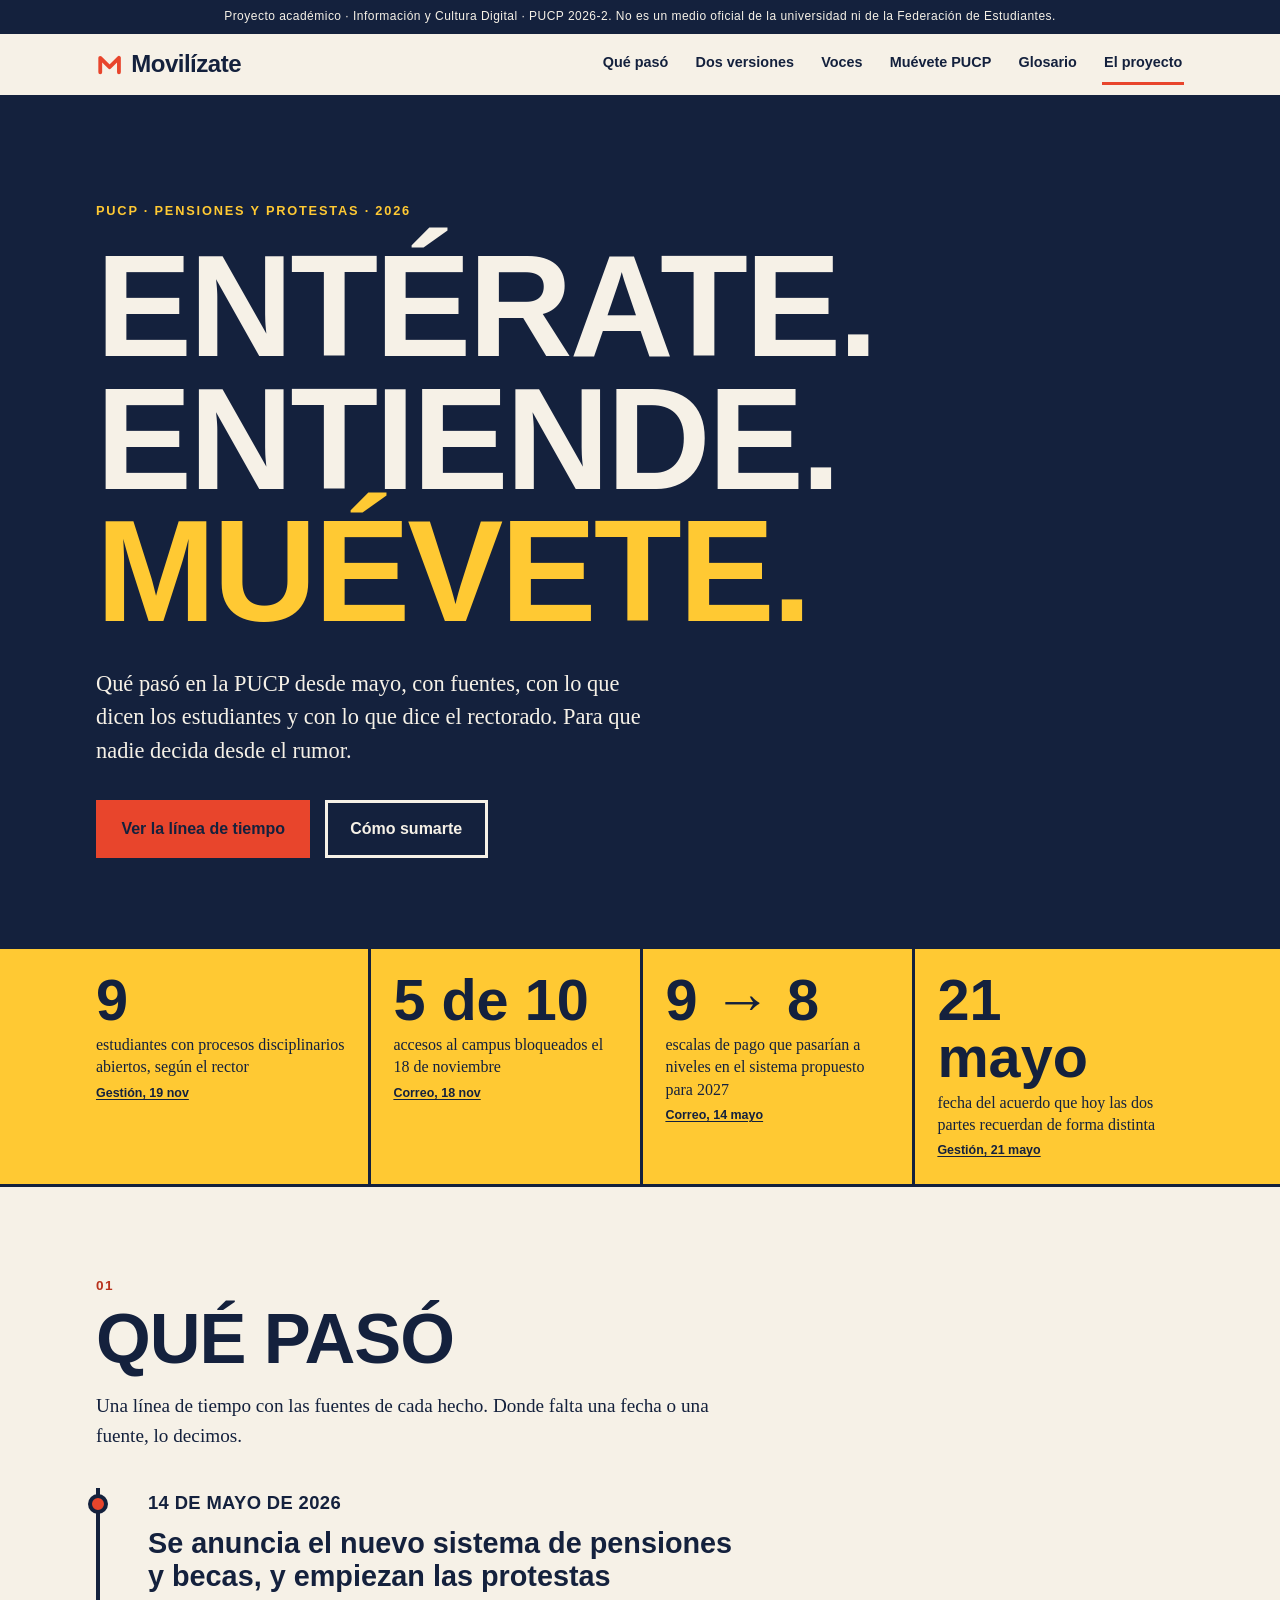
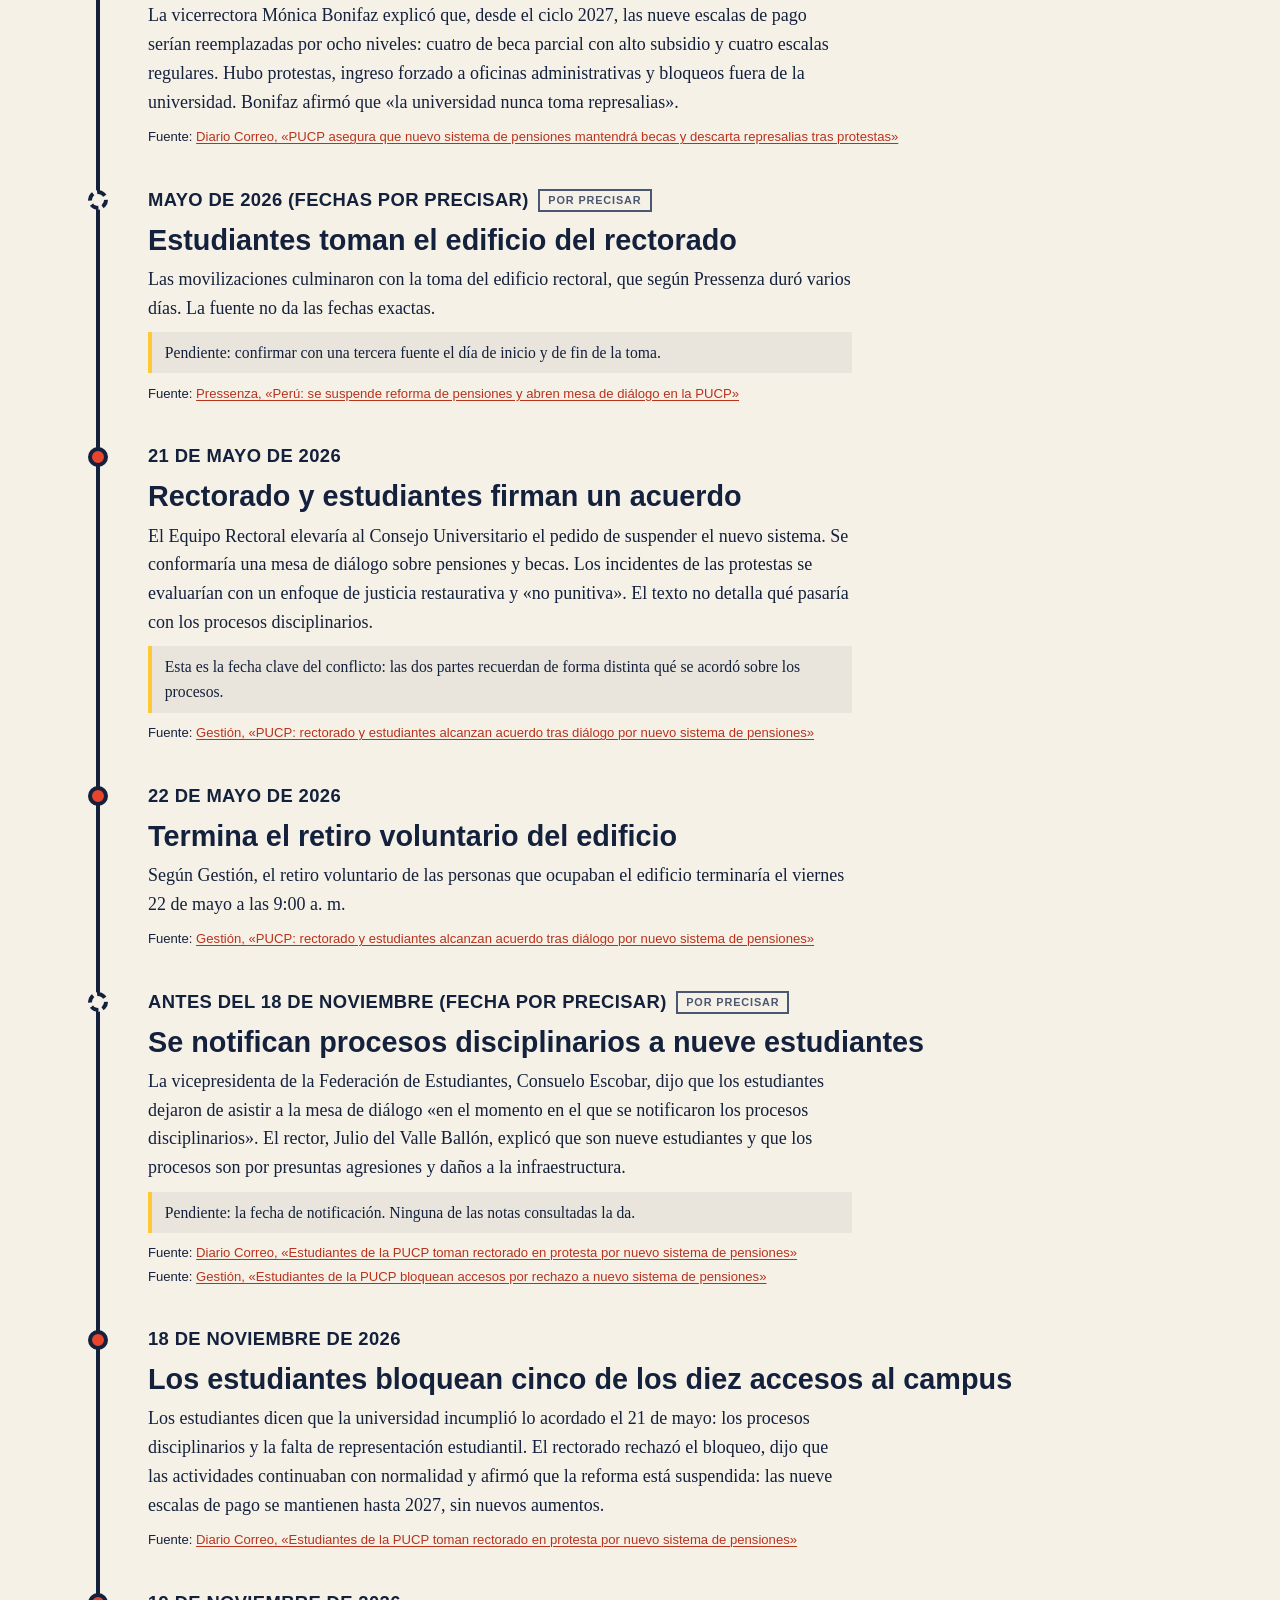
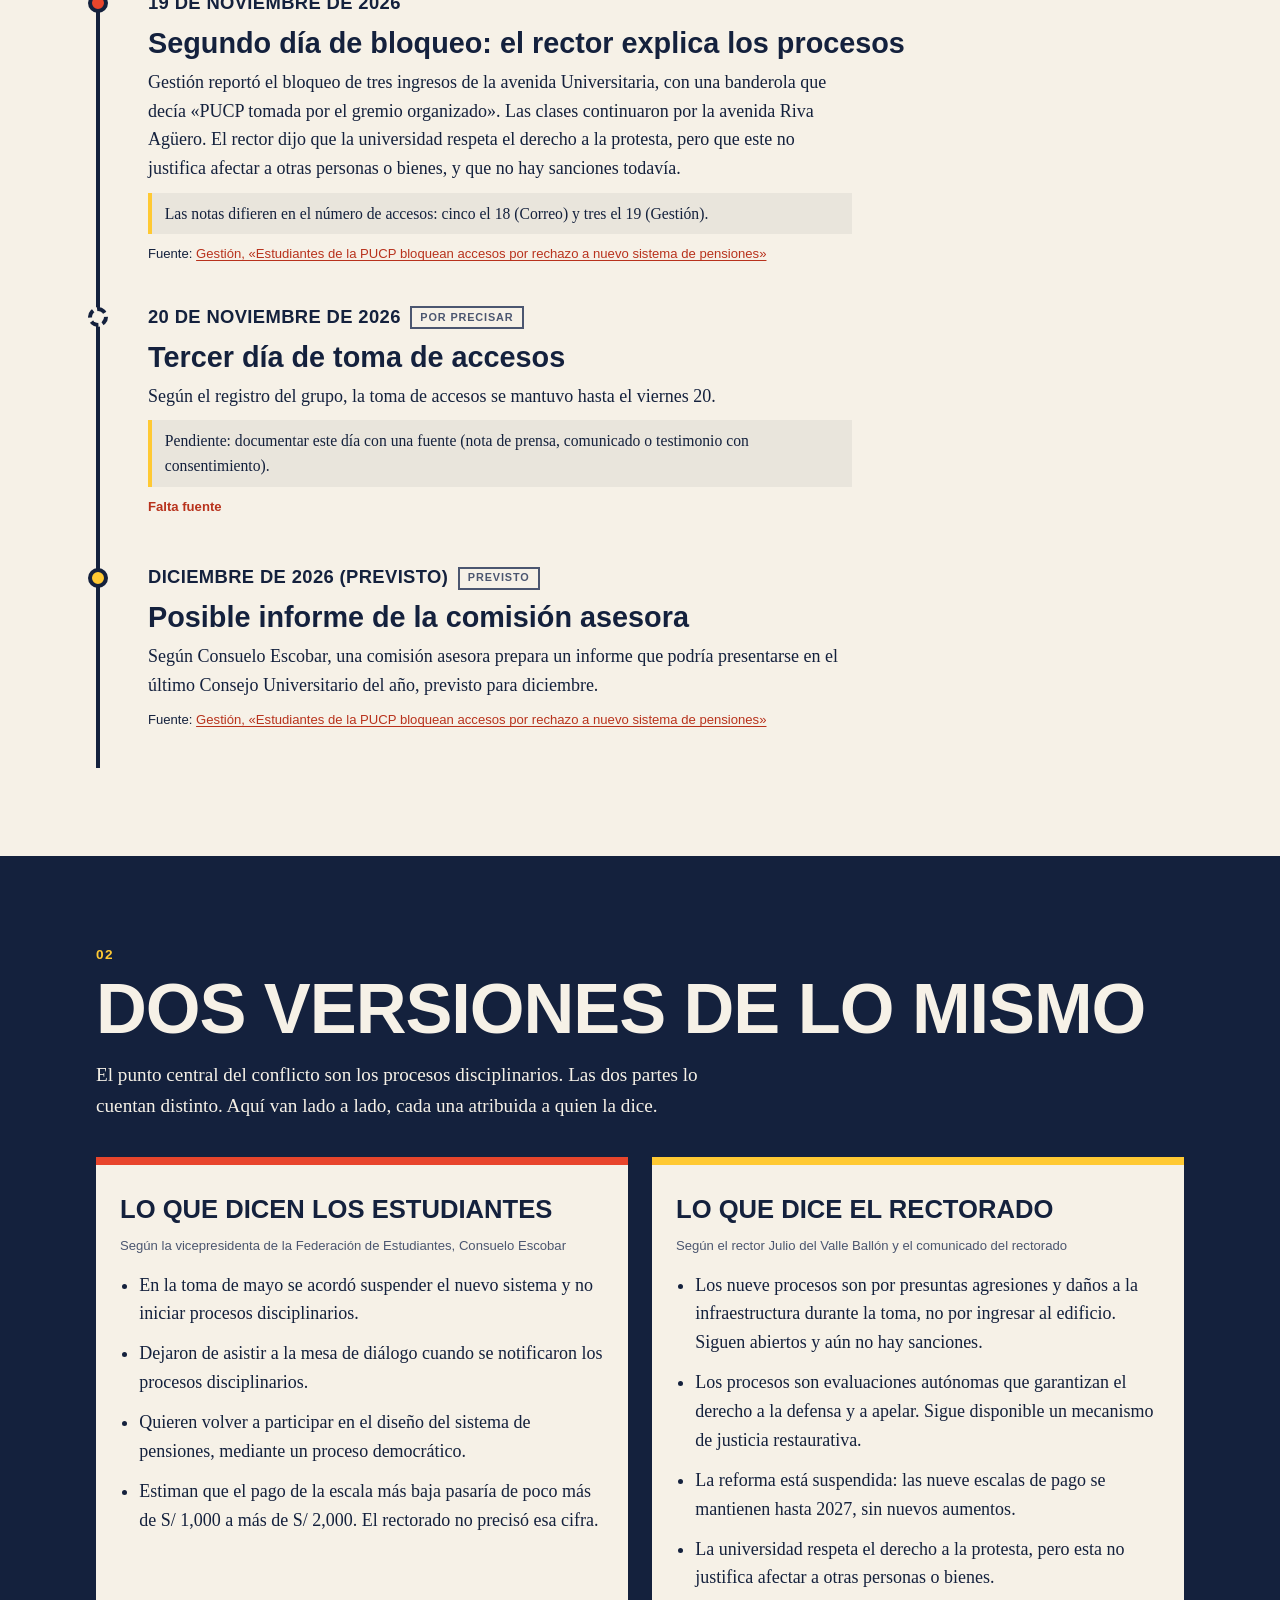
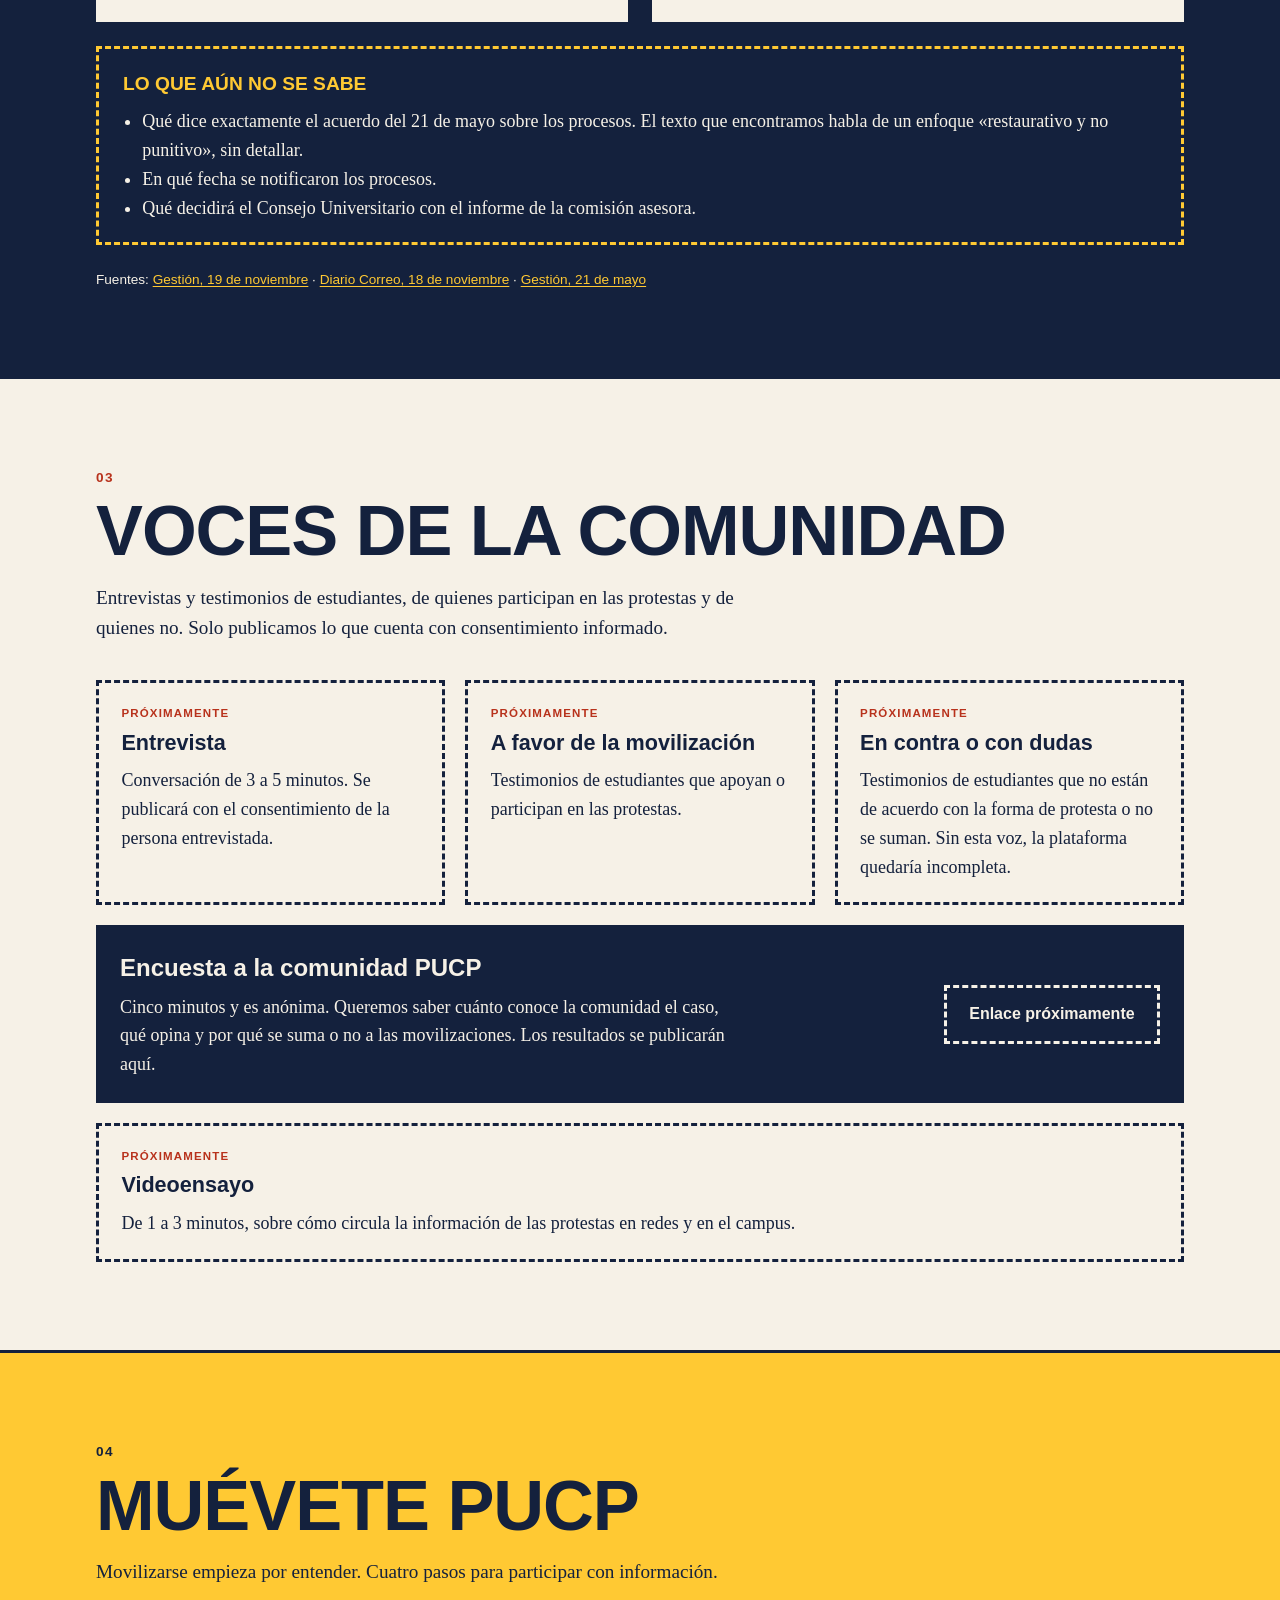
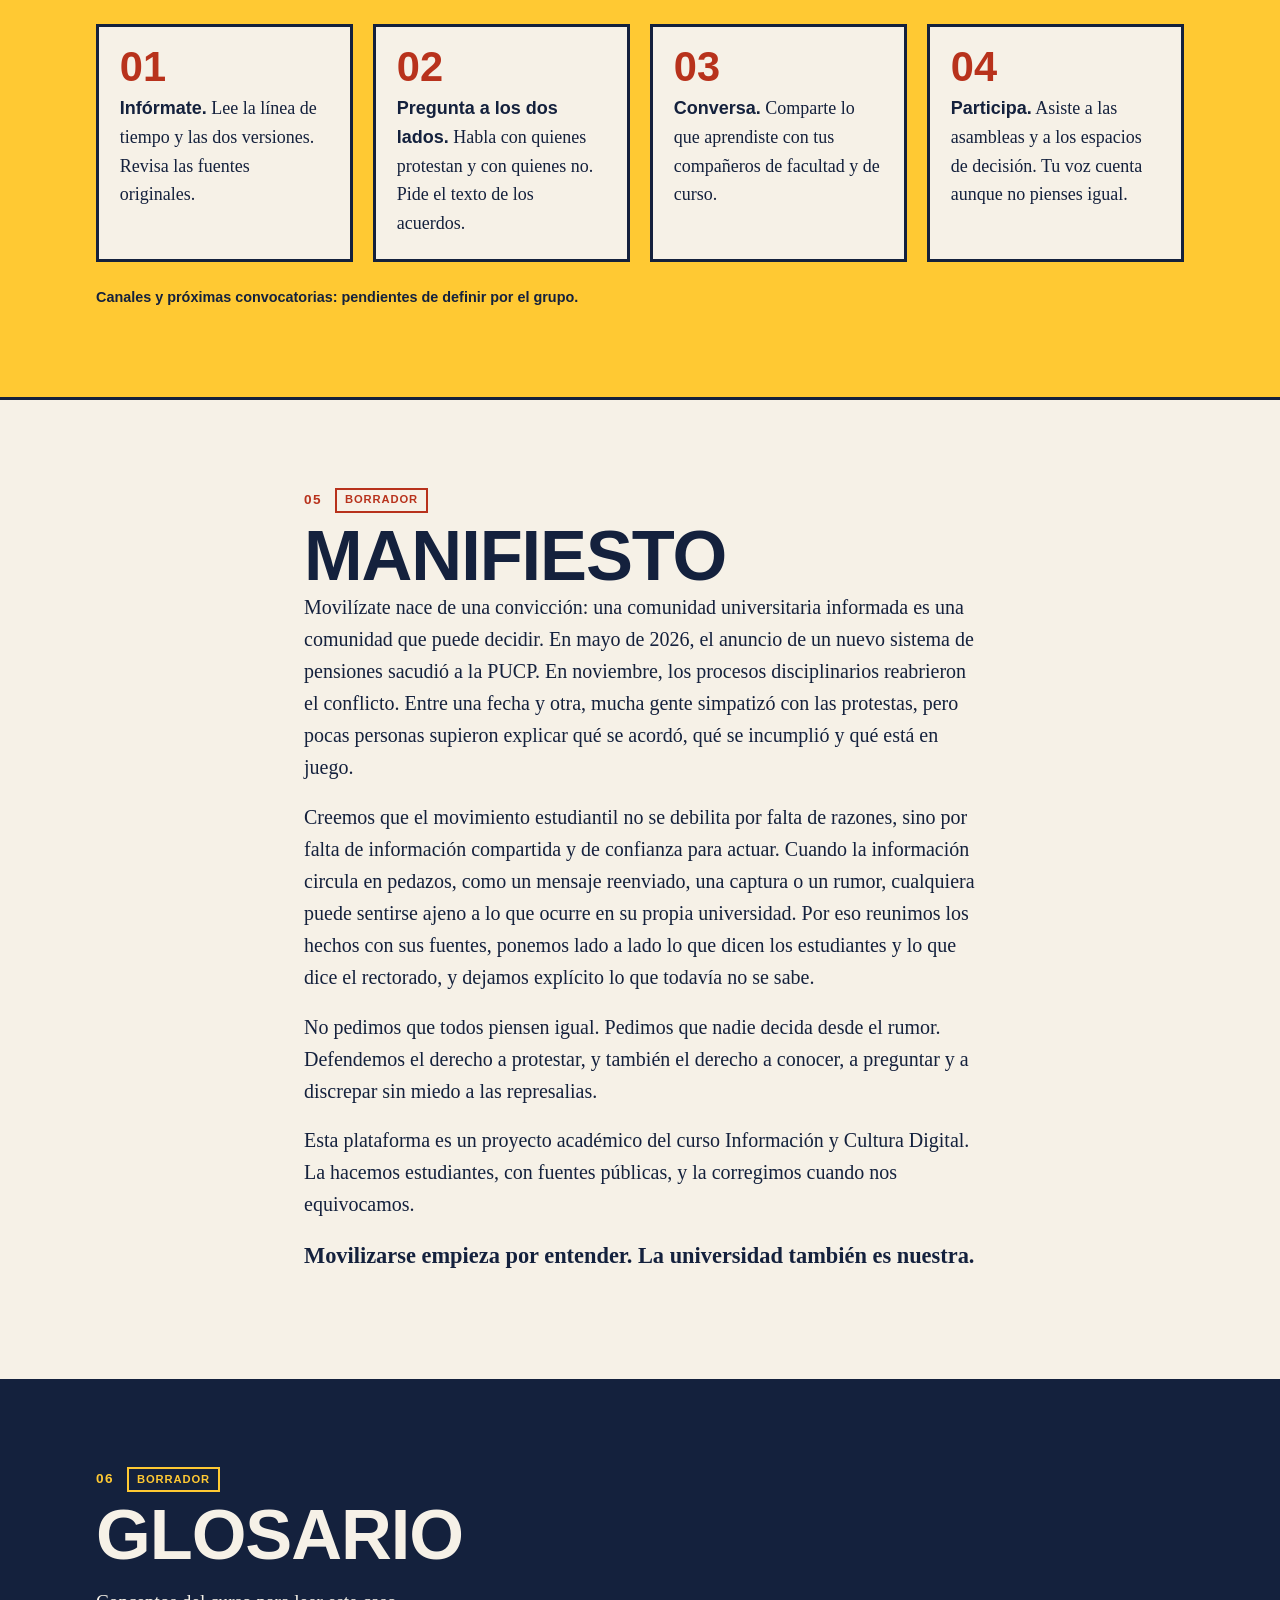
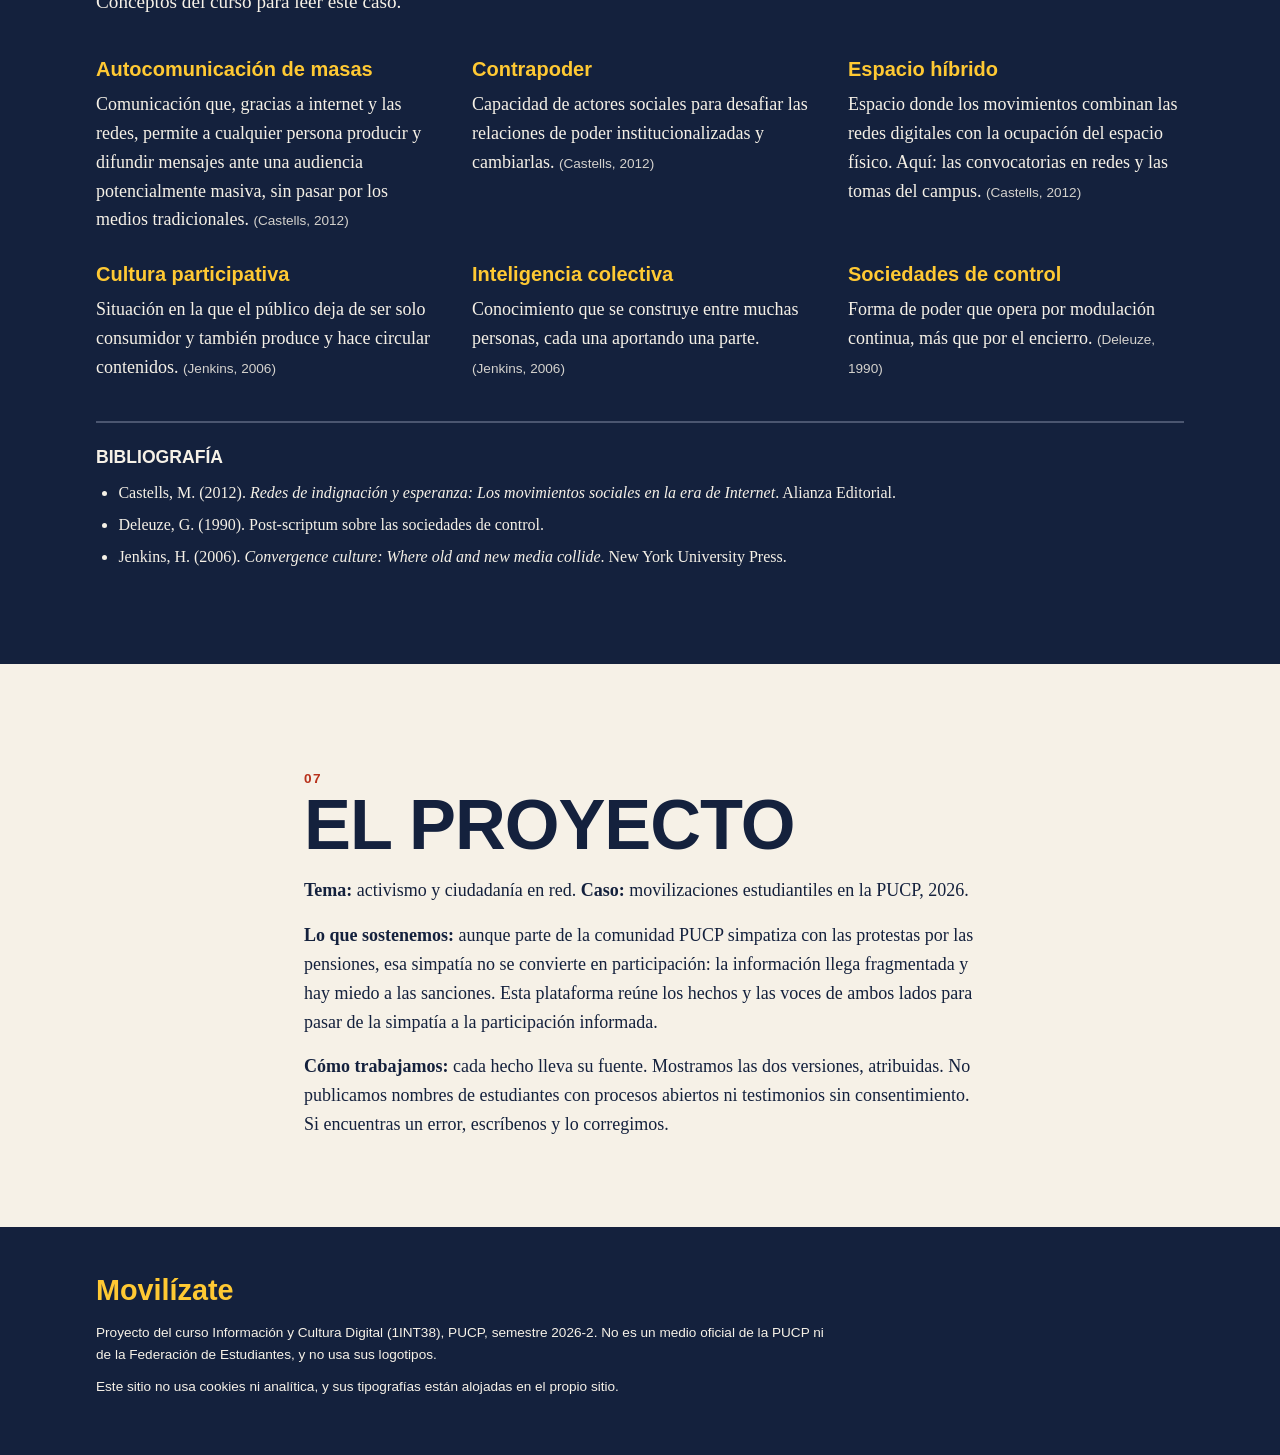
==== index.html @ 38dd635f "Primera versión de Movilízate: línea de tiempo con fuentes, dos versiones, secciones de la rúbrica C" ====
<!DOCTYPE html>
<html lang="es">
<head>
  <meta charset="utf-8">
  <meta name="viewport" content="width=device-width, initial-scale=1">
  <title>Movilízate · Muévete PUCP</title>
  <meta name="description" content="Movilízate: qué pasó en la PUCP con las pensiones y las protestas estudiantiles de 2026, con fuentes y con las voces de todas las partes. Proyecto académico del curso Información y Cultura Digital.">
  <link rel="icon" href="data:image/svg+xml,%3Csvg xmlns='http://www.w3.org/2000/svg' viewBox='0 0 32 32'%3E%3Crect width='32' height='32' fill='%2314213d'/%3E%3Cpath d='M6 24V8l10 10L26 8v16' fill='none' stroke='%23ffc933' stroke-width='4' stroke-linejoin='round'/%3E%3C/svg%3E">
  <link rel="preload" href="fonts/archivo-latin-wdth-normal.woff2" as="font" type="font/woff2" crossorigin>
  <link rel="preload" href="fonts/source-serif-4-latin-wght-normal.woff2" as="font" type="font/woff2" crossorigin>
  <link rel="stylesheet" href="css/style.css">
</head>
<body>
  <a class="saltar" href="#contenido">Ir al contenido</a>

  <div class="aviso-top">
    <p>Proyecto académico · Información y Cultura Digital · PUCP 2026-2. No es un medio oficial de la universidad ni de la Federación de Estudiantes.</p>
  </div>

  <header class="cabecera" id="cabecera">
    <div class="contenedor cabecera-fila">
      <a class="marca" href="#inicio" aria-label="Movilízate, ir al inicio">
        <svg class="marca-icono" viewBox="0 0 32 32" aria-hidden="true"><path d="M5 25V8l11 11L27 8v17" fill="none" stroke="currentColor" stroke-width="4.5" stroke-linejoin="round" stroke-linecap="round"/></svg>
        <span>Movilízate</span>
      </a>
      <button class="menu-boton" id="menu-boton" type="button" aria-expanded="false" aria-controls="menu">Menú</button>
      <nav class="menu" id="menu" aria-label="Principal">
        <ul>
          <li><a href="#que-paso">Qué pasó</a></li>
          <li><a href="#dos-versiones">Dos versiones</a></li>
          <li><a href="#voces">Voces</a></li>
          <li><a href="#muevete">Muévete PUCP</a></li>
          <li><a href="#glosario">Glosario</a></li>
          <li><a href="#proyecto">El proyecto</a></li>
        </ul>
      </nav>
    </div>
  </header>

  <main id="contenido">
    <section class="hero" id="inicio" aria-labelledby="h-hero">
      <div class="contenedor">
        <p class="hero-etiqueta">PUCP · pensiones y protestas · 2026</p>
        <h1 id="h-hero">Entérate.<br>Entiende.<br><span class="resalte">Muévete.</span></h1>
        <p class="hero-texto">Qué pasó en la PUCP desde mayo, con fuentes, con lo que dicen los estudiantes y con lo que dice el rectorado. Para que nadie decida desde el rumor.</p>
        <div class="hero-botones">
          <a class="boton boton-primario" href="#que-paso">Ver la línea de tiempo</a>
          <a class="boton boton-secundario" href="#muevete">Cómo sumarte</a>
        </div>
      </div>
    </section>

    <section class="cifras" aria-label="Datos clave">
      <div class="contenedor">
        <ul class="cifras-lista">
          <li>
            <span class="cifra">9</span>
            <span class="cifra-texto">estudiantes con procesos disciplinarios abiertos, según el rector</span>
            <a class="cifra-fuente" href="https://gestion.pe/peru/estudiantes-de-la-pucp-bloquean-accesos-por-rechazo-a-nuevo-sistema-de-pensiones-noticia/" target="_blank" rel="noopener noreferrer">Gestión, 19 nov</a>
          </li>
          <li>
            <span class="cifra">5 de 10</span>
            <span class="cifra-texto">accesos al campus bloqueados el 18 de noviembre</span>
            <a class="cifra-fuente" href="https://diariocorreo.pe/edicion/lima/estudiantes-de-la-pucp-toman-rectorado-en-protesta-por-nuevo-sistema-de-pensiones-noticia/" target="_blank" rel="noopener noreferrer">Correo, 18 nov</a>
          </li>
          <li>
            <span class="cifra">9 → 8</span>
            <span class="cifra-texto">escalas de pago que pasarían a niveles en el sistema propuesto para 2027</span>
            <a class="cifra-fuente" href="https://diariocorreo.pe/edicion/lima/pucp-asegura-que-nuevo-sistema-de-pensiones-mantendra-becas-y-descarta-represalias-tras-protestas-noticia/" target="_blank" rel="noopener noreferrer">Correo, 14 mayo</a>
          </li>
          <li>
            <span class="cifra">21 mayo</span>
            <span class="cifra-texto">fecha del acuerdo que hoy las dos partes recuerdan de forma distinta</span>
            <a class="cifra-fuente" href="https://gestion.pe/peru/pucp-rectorado-y-estudiantes-alcanzan-acuerdo-tras-dialogo-por-nuevo-sistema-de-pensiones-noticia/" target="_blank" rel="noopener noreferrer">Gestión, 21 mayo</a>
          </li>
        </ul>
      </div>
    </section>

    <section class="bloque" id="que-paso" aria-labelledby="h-paso">
      <div class="contenedor">
        <p class="bloque-etiqueta">01</p>
        <h2 id="h-paso">Qué pasó</h2>
        <p class="bloque-intro">Una línea de tiempo con las fuentes de cada hecho. Donde falta una fecha o una fuente, lo decimos.</p>
        <noscript><p class="sin-js">Esta sección necesita JavaScript para mostrar la línea de tiempo.</p></noscript>
        <ol class="linea" id="linea"></ol>
      </div>
    </section>

    <section class="bloque bloque-oscuro" id="dos-versiones" aria-labelledby="h-versiones">
      <div class="contenedor">
        <p class="bloque-etiqueta">02</p>
        <h2 id="h-versiones">Dos versiones de lo mismo</h2>
        <p class="bloque-intro">El punto central del conflicto son los procesos disciplinarios. Las dos partes lo cuentan distinto. Aquí van lado a lado, cada una atribuida a quien la dice.</p>
        <div class="versiones">
          <article class="version version-estudiantes">
            <h3>Lo que dicen los estudiantes</h3>
            <p class="version-fuente">Según la vicepresidenta de la Federación de Estudiantes, Consuelo Escobar</p>
            <ul>
              <li>En la toma de mayo se acordó suspender el nuevo sistema y no iniciar procesos disciplinarios.</li>
              <li>Dejaron de asistir a la mesa de diálogo cuando se notificaron los procesos disciplinarios.</li>
              <li>Quieren volver a participar en el diseño del sistema de pensiones, mediante un proceso democrático.</li>
              <li>Estiman que el pago de la escala más baja pasaría de poco más de S/ 1,000 a más de S/ 2,000. El rectorado no precisó esa cifra.</li>
            </ul>
          </article>
          <article class="version version-rectorado">
            <h3>Lo que dice el rectorado</h3>
            <p class="version-fuente">Según el rector Julio del Valle Ballón y el comunicado del rectorado</p>
            <ul>
              <li>Los nueve procesos son por presuntas agresiones y daños a la infraestructura durante la toma, no por ingresar al edificio. Siguen abiertos y aún no hay sanciones.</li>
              <li>Los procesos son evaluaciones autónomas que garantizan el derecho a la defensa y a apelar. Sigue disponible un mecanismo de justicia restaurativa.</li>
              <li>La reforma está suspendida: las nueve escalas de pago se mantienen hasta 2027, sin nuevos aumentos.</li>
              <li>La universidad respeta el derecho a la protesta, pero esta no justifica afectar a otras personas o bienes.</li>
            </ul>
          </article>
        </div>
        <div class="pendiente-caja">
          <h3>Lo que aún no se sabe</h3>
          <ul>
            <li>Qué dice exactamente el acuerdo del 21 de mayo sobre los procesos. El texto que encontramos habla de un enfoque «restaurativo y no punitivo», sin detallar.</li>
            <li>En qué fecha se notificaron los procesos.</li>
            <li>Qué decidirá el Consejo Universitario con el informe de la comisión asesora.</li>
          </ul>
        </div>
        <p class="nota-fuentes">Fuentes: <a href="https://gestion.pe/peru/estudiantes-de-la-pucp-bloquean-accesos-por-rechazo-a-nuevo-sistema-de-pensiones-noticia/" target="_blank" rel="noopener noreferrer">Gestión, 19 de noviembre</a> · <a href="https://diariocorreo.pe/edicion/lima/estudiantes-de-la-pucp-toman-rectorado-en-protesta-por-nuevo-sistema-de-pensiones-noticia/" target="_blank" rel="noopener noreferrer">Diario Correo, 18 de noviembre</a> · <a href="https://gestion.pe/peru/pucp-rectorado-y-estudiantes-alcanzan-acuerdo-tras-dialogo-por-nuevo-sistema-de-pensiones-noticia/" target="_blank" rel="noopener noreferrer">Gestión, 21 de mayo</a></p>
      </div>
    </section>

    <section class="bloque" id="voces" aria-labelledby="h-voces">
      <div class="contenedor">
        <p class="bloque-etiqueta">03</p>
        <h2 id="h-voces">Voces de la comunidad</h2>
        <p class="bloque-intro">Entrevistas y testimonios de estudiantes, de quienes participan en las protestas y de quienes no. Solo publicamos lo que cuenta con consentimiento informado.</p>
        <div class="tarjetas">
          <article class="tarjeta tarjeta-pendiente">
            <p class="etiqueta-estado">Próximamente</p>
            <h3>Entrevista</h3>
            <p>Conversación de 3 a 5 minutos. Se publicará con el consentimiento de la persona entrevistada.</p>
          </article>
          <article class="tarjeta tarjeta-pendiente">
            <p class="etiqueta-estado">Próximamente</p>
            <h3>A favor de la movilización</h3>
            <p>Testimonios de estudiantes que apoyan o participan en las protestas.</p>
          </article>
          <article class="tarjeta tarjeta-pendiente">
            <p class="etiqueta-estado">Próximamente</p>
            <h3>En contra o con dudas</h3>
            <p>Testimonios de estudiantes que no están de acuerdo con la forma de protesta o no se suman. Sin esta voz, la plataforma quedaría incompleta.</p>
          </article>
        </div>
        <div class="encuesta">
          <div>
            <h3>Encuesta a la comunidad PUCP</h3>
            <p>Cinco minutos y es anónima. Queremos saber cuánto conoce la comunidad el caso, qué opina y por qué se suma o no a las movilizaciones. Los resultados se publicarán aquí.</p>
          </div>
          <span class="boton boton-primario boton-inactivo" role="note">Enlace próximamente</span>
        </div>
        <div class="tarjeta tarjeta-pendiente tarjeta-ancha">
          <p class="etiqueta-estado">Próximamente</p>
          <h3>Videoensayo</h3>
          <p>De 1 a 3 minutos, sobre cómo circula la información de las protestas en redes y en el campus.</p>
        </div>
      </div>
    </section>

    <section class="bloque bloque-amarillo" id="muevete" aria-labelledby="h-muevete">
      <div class="contenedor">
        <p class="bloque-etiqueta">04</p>
        <h2 id="h-muevete">Muévete PUCP</h2>
        <p class="bloque-intro">Movilizarse empieza por entender. Cuatro pasos para participar con información.</p>
        <ol class="pasos">
          <li><strong>Infórmate.</strong> Lee la línea de tiempo y las dos versiones. Revisa las fuentes originales.</li>
          <li><strong>Pregunta a los dos lados.</strong> Habla con quienes protestan y con quienes no. Pide el texto de los acuerdos.</li>
          <li><strong>Conversa.</strong> Comparte lo que aprendiste con tus compañeros de facultad y de curso.</li>
          <li><strong>Participa.</strong> Asiste a las asambleas y a los espacios de decisión. Tu voz cuenta aunque no pienses igual.</li>
        </ol>
        <p class="sigue">Canales y próximas convocatorias: pendientes de definir por el grupo.</p>
      </div>
    </section>

    <section class="bloque" id="manifiesto" aria-labelledby="h-manifiesto">
      <div class="contenedor contenedor-texto">
        <p class="bloque-etiqueta">05 <span class="chip-borrador">Borrador</span></p>
        <h2 id="h-manifiesto">Manifiesto</h2>
        <div class="manifiesto">
          <p>Movilízate nace de una convicción: una comunidad universitaria informada es una comunidad que puede decidir. En mayo de 2026, el anuncio de un nuevo sistema de pensiones sacudió a la PUCP. En noviembre, los procesos disciplinarios reabrieron el conflicto. Entre una fecha y otra, mucha gente simpatizó con las protestas, pero pocas personas supieron explicar qué se acordó, qué se incumplió y qué está en juego.</p>
          <p>Creemos que el movimiento estudiantil no se debilita por falta de razones, sino por falta de información compartida y de confianza para actuar. Cuando la información circula en pedazos, como un mensaje reenviado, una captura o un rumor, cualquiera puede sentirse ajeno a lo que ocurre en su propia universidad. Por eso reunimos los hechos con sus fuentes, ponemos lado a lado lo que dicen los estudiantes y lo que dice el rectorado, y dejamos explícito lo que todavía no se sabe.</p>
          <p>No pedimos que todos piensen igual. Pedimos que nadie decida desde el rumor. Defendemos el derecho a protestar, y también el derecho a conocer, a preguntar y a discrepar sin miedo a las represalias.</p>
          <p>Esta plataforma es un proyecto académico del curso Información y Cultura Digital. La hacemos estudiantes, con fuentes públicas, y la corregimos cuando nos equivocamos.</p>
          <p><strong>Movilizarse empieza por entender. La universidad también es nuestra.</strong></p>
        </div>
      </div>
    </section>

    <section class="bloque bloque-oscuro" id="glosario" aria-labelledby="h-glosario">
      <div class="contenedor">
        <p class="bloque-etiqueta">06 <span class="chip-borrador">Borrador</span></p>
        <h2 id="h-glosario">Glosario</h2>
        <p class="bloque-intro">Conceptos del curso para leer este caso.</p>
        <dl class="glosario">
          <div>
            <dt>Autocomunicación de masas</dt>
            <dd>Comunicación que, gracias a internet y las redes, permite a cualquier persona producir y difundir mensajes ante una audiencia potencialmente masiva, sin pasar por los medios tradicionales. <span class="cita">(Castells, 2012)</span></dd>
          </div>
          <div>
            <dt>Contrapoder</dt>
            <dd>Capacidad de actores sociales para desafiar las relaciones de poder institucionalizadas y cambiarlas. <span class="cita">(Castells, 2012)</span></dd>
          </div>
          <div>
            <dt>Espacio híbrido</dt>
            <dd>Espacio donde los movimientos combinan las redes digitales con la ocupación del espacio físico. Aquí: las convocatorias en redes y las tomas del campus. <span class="cita">(Castells, 2012)</span></dd>
          </div>
          <div>
            <dt>Cultura participativa</dt>
            <dd>Situación en la que el público deja de ser solo consumidor y también produce y hace circular contenidos. <span class="cita">(Jenkins, 2006)</span></dd>
          </div>
          <div>
            <dt>Inteligencia colectiva</dt>
            <dd>Conocimiento que se construye entre muchas personas, cada una aportando una parte. <span class="cita">(Jenkins, 2006)</span></dd>
          </div>
          <div>
            <dt>Sociedades de control</dt>
            <dd>Forma de poder que opera por modulación continua, más que por el encierro. <span class="cita">(Deleuze, 1990)</span></dd>
          </div>
        </dl>
        <div class="bibliografia">
          <h3>Bibliografía</h3>
          <ul>
            <li>Castells, M. (2012). <em>Redes de indignación y esperanza: Los movimientos sociales en la era de Internet</em>. Alianza Editorial.</li>
            <li>Deleuze, G. (1990). Post-scriptum sobre las sociedades de control.</li>
            <li>Jenkins, H. (2006). <em>Convergence culture: Where old and new media collide</em>. New York University Press.</li>
          </ul>
        </div>
      </div>
    </section>

    <section class="bloque" id="proyecto" aria-labelledby="h-proyecto">
      <div class="contenedor contenedor-texto">
        <p class="bloque-etiqueta">07</p>
        <h2 id="h-proyecto">El proyecto</h2>
        <p><strong>Tema:</strong> activismo y ciudadanía en red. <strong>Caso:</strong> movilizaciones estudiantiles en la PUCP, 2026.</p>
        <p><strong>Lo que sostenemos:</strong> aunque parte de la comunidad PUCP simpatiza con las protestas por las pensiones, esa simpatía no se convierte en participación: la información llega fragmentada y hay miedo a las sanciones. Esta plataforma reúne los hechos y las voces de ambos lados para pasar de la simpatía a la participación informada.</p>
        <p><strong>Cómo trabajamos:</strong> cada hecho lleva su fuente. Mostramos las dos versiones, atribuidas. No publicamos nombres de estudiantes con procesos abiertos ni testimonios sin consentimiento. Si encuentras un error, escríbenos y lo corregimos.</p>
      </div>
    </section>
  </main>

  <footer class="pie">
    <div class="contenedor">
      <p class="pie-marca">Movilízate</p>
      <p>Proyecto del curso Información y Cultura Digital (1INT38), PUCP, semestre 2026-2. No es un medio oficial de la PUCP ni de la Federación de Estudiantes, y no usa sus logotipos.</p>
      <p>Este sitio no usa cookies ni analítica, y sus tipografías están alojadas en el propio sitio.</p>
    </div>
  </footer>

  <script src="data/linea-tiempo.js"></script>
  <script src="js/app.js"></script>
</body>
</html>
---- css/style.css ----
/* Movilízate — hoja de estilos
   Tipografías alojadas en el sitio. Archivo (titulares) y Source Serif 4 (texto), licencia SIL OFL. */

@font-face {
  font-family: "Archivo";
  src: url("../fonts/archivo-latin-wdth-normal.woff2") format("woff2");
  font-weight: 100 900;
  font-stretch: 62% 125%;
  font-style: normal;
  font-display: swap;
}
@font-face {
  font-family: "Source Serif 4";
  src: url("../fonts/source-serif-4-latin-wght-normal.woff2") format("woff2");
  font-weight: 200 900;
  font-style: normal;
  font-display: swap;
}
@font-face {
  font-family: "Source Serif 4";
  src: url("../fonts/source-serif-4-latin-wght-italic.woff2") format("woff2");
  font-weight: 200 900;
  font-style: italic;
  font-display: swap;
}

:root {
  color-scheme: light;
  --crema: #f6f1e7;
  --tinta: #14213d;
  --tinta-suave: #4b5670;
  --regla: #d8d0bf;
  --coral: #e8452c;
  --coral-oscuro: #b8321c;
  --amarillo: #ffc933;
  --blanco: #ffffff;

  --titulos: "Archivo", "Arial Narrow", "Helvetica Neue", Arial, sans-serif;
  --texto: "Source Serif 4", Georgia, "Times New Roman", serif;

  --ancho: 72rem;
  --margen: clamp(1rem, 4vw, 2rem);
}

*,
*::before,
*::after {
  box-sizing: border-box;
}
html {
  scroll-behavior: smooth;
  scroll-padding-top: 5rem;
  -webkit-text-size-adjust: 100%;
}
@media (prefers-reduced-motion: reduce) {
  html {
    scroll-behavior: auto;
  }
}
body {
  margin: 0;
  background: var(--crema);
  color: var(--tinta);
  font-family: var(--texto);
  font-size: 1.125rem;
  line-height: 1.6;
  font-optical-sizing: auto;
}
a {
  color: var(--coral-oscuro);
  text-underline-offset: 0.18em;
}
:focus-visible {
  outline: 3px solid var(--coral);
  outline-offset: 3px;
}
.bloque-oscuro :focus-visible,
.hero :focus-visible {
  outline-color: var(--amarillo);
}

.contenedor {
  width: 100%;
  max-width: var(--ancho);
  margin-inline: auto;
  padding-inline: var(--margen);
}
.contenedor-texto {
  max-width: 46rem;
}

.saltar {
  position: absolute;
  left: var(--margen);
  top: -4rem;
  z-index: 50;
  background: var(--amarillo);
  color: var(--tinta);
  padding: 0.6rem 1rem;
  font-family: var(--titulos);
  font-weight: 700;
}
.saltar:focus {
  top: 0.75rem;
}

/* ---------- Aviso superior ---------- */

.aviso-top {
  background: var(--tinta);
  color: var(--crema);
}
.aviso-top p {
  margin: 0;
  padding: 0.45rem var(--margen);
  font-family: var(--titulos);
  font-size: 0.75rem;
  letter-spacing: 0.04em;
  text-align: center;
}

/* ---------- Cabecera ---------- */

.cabecera {
  position: sticky;
  top: 0;
  z-index: 30;
  background: var(--crema);
  border-bottom: 2px solid var(--tinta);
}
.cabecera-fila {
  display: flex;
  align-items: center;
  justify-content: space-between;
  gap: 1rem;
  padding-block: 0.6rem;
}
.marca {
  display: inline-flex;
  align-items: center;
  gap: 0.5rem;
  color: var(--tinta);
  text-decoration: none;
  font-family: var(--titulos);
  font-weight: 900;
  font-stretch: 85%;
  font-size: 1.5rem;
  letter-spacing: -0.02em;
}
.marca-icono {
  width: 1.7rem;
  height: 1.7rem;
  color: var(--coral);
}
.menu ul {
  list-style: none;
  margin: 0;
  padding: 0;
  display: flex;
  gap: 1.5rem;
}
.menu a {
  display: inline-block;
  padding: 0.5rem 0.1rem;
  font-family: var(--titulos);
  font-weight: 600;
  font-size: 0.9rem;
  color: var(--tinta);
  text-decoration: none;
  border-bottom: 3px solid transparent;
}
.menu a:hover,
.menu a.activo {
  border-bottom-color: var(--coral);
}
.menu-boton {
  display: none;
  font: inherit;
  font-family: var(--titulos);
  font-weight: 700;
  font-size: 0.9rem;
  color: var(--tinta);
  background: transparent;
  border: 2px solid var(--tinta);
  padding: 0.5rem 0.9rem;
  min-height: 44px;
  cursor: pointer;
}
@media (max-width: 52rem) {
  .menu-boton {
    display: inline-block;
  }
  .menu {
    display: none;
    position: absolute;
    left: 0;
    right: 0;
    top: 100%;
    background: var(--crema);
    border-bottom: 2px solid var(--tinta);
    padding: 0.5rem var(--margen) 1rem;
  }
  .menu.abierto {
    display: block;
  }
  .menu ul {
    flex-direction: column;
    gap: 0;
  }
  .menu a {
    display: block;
    padding: 0.8rem 0;
    min-height: 44px;
    border-bottom: 1px solid var(--regla);
    font-size: 1.05rem;
  }
}

/* ---------- Hero ---------- */

.hero {
  background: var(--tinta);
  color: var(--crema);
  padding-block: clamp(3rem, 9vw, 6.5rem) clamp(3rem, 8vw, 5.5rem);
}
.hero-etiqueta {
  margin: 0 0 1.25rem;
  font-family: var(--titulos);
  font-weight: 700;
  font-size: 0.8rem;
  letter-spacing: 0.14em;
  text-transform: uppercase;
  color: var(--amarillo);
}
.hero h1 {
  margin: 0;
  font-family: var(--titulos);
  font-weight: 900;
  font-stretch: 70%;
  font-size: clamp(3.4rem, 1rem + 12vw, 9rem);
  line-height: 0.92;
  letter-spacing: -0.02em;
  text-transform: uppercase;
}
.resalte {
  color: var(--amarillo);
}
.hero-texto {
  max-width: 36rem;
  margin: 1.75rem 0 0;
  font-size: clamp(1.15rem, 1rem + 0.6vw, 1.4rem);
  line-height: 1.5;
}
.hero-botones {
  display: flex;
  flex-wrap: wrap;
  gap: 0.9rem;
  margin-top: 2rem;
}

.boton {
  display: inline-block;
  padding: 0.85rem 1.4rem;
  min-height: 48px;
  font-family: var(--titulos);
  font-weight: 800;
  font-size: 1rem;
  text-decoration: none;
  border: 3px solid transparent;
  transition: transform 0.15s ease, background-color 0.15s ease;
}
.boton-primario {
  background: var(--coral);
  color: var(--tinta);
  border-color: var(--coral);
}
.boton-primario:hover {
  background: var(--amarillo);
  border-color: var(--amarillo);
}
.boton-secundario {
  background: transparent;
  color: var(--crema);
  border-color: var(--crema);
}
.boton-secundario:hover {
  background: var(--crema);
  color: var(--tinta);
}
.boton-inactivo {
  background: transparent;
  color: var(--tinta-suave);
  border-color: var(--tinta-suave);
  border-style: dashed;
  cursor: default;
}
.boton-inactivo:hover {
  background: transparent;
  border-color: var(--tinta-suave);
}
@media (prefers-reduced-motion: reduce) {
  .boton {
    transition: none;
  }
}

/* ---------- Cifras ---------- */

.cifras {
  background: var(--amarillo);
  border-block: 3px solid var(--tinta);
}
.cifras-lista {
  list-style: none;
  margin: 0;
  padding: 0;
  display: grid;
  grid-template-columns: repeat(auto-fit, minmax(14rem, 1fr));
}
.cifras-lista li {
  display: flex;
  flex-direction: column;
  gap: 0.3rem;
  padding: 1.4rem 1.2rem 1.4rem 0;
}
@media (min-width: 52rem) {
  .cifras-lista li + li {
    padding-left: 1.4rem;
    border-left: 3px solid var(--tinta);
  }
}
.cifra {
  font-family: var(--titulos);
  font-weight: 900;
  font-stretch: 75%;
  font-size: clamp(2.4rem, 1.6rem + 2.6vw, 3.6rem);
  line-height: 1;
}
.cifra-texto {
  font-size: 1rem;
  line-height: 1.4;
}
.cifra-fuente {
  font-family: var(--titulos);
  font-size: 0.78rem;
  font-weight: 600;
  color: var(--tinta);
}

/* ---------- Bloques ---------- */

.bloque {
  padding-block: clamp(3rem, 7vw, 5.5rem);
}
.bloque-oscuro {
  background: var(--tinta);
  color: var(--crema);
}
.bloque-oscuro a {
  color: var(--amarillo);
}
.bloque-amarillo {
  background: var(--amarillo);
  border-block: 3px solid var(--tinta);
}
.bloque-etiqueta {
  margin: 0 0 0.5rem;
  font-family: var(--titulos);
  font-weight: 800;
  font-size: 0.85rem;
  letter-spacing: 0.1em;
  color: var(--coral-oscuro);
}
.bloque-oscuro .bloque-etiqueta {
  color: var(--amarillo);
}
.bloque-amarillo .bloque-etiqueta {
  color: var(--tinta);
}
.bloque h2 {
  margin: 0;
  font-family: var(--titulos);
  font-weight: 900;
  font-stretch: 75%;
  font-size: clamp(2.4rem, 1.4rem + 4vw, 4.4rem);
  line-height: 1;
  letter-spacing: -0.015em;
  text-transform: uppercase;
}
.bloque-intro {
  max-width: 40rem;
  margin: 1rem 0 2.25rem;
  font-size: 1.2rem;
}
.chip-borrador {
  display: inline-block;
  margin-left: 0.5rem;
  padding: 0.1rem 0.5rem;
  border: 2px solid currentColor;
  font-size: 0.7rem;
  letter-spacing: 0.08em;
  text-transform: uppercase;
}

/* ---------- Línea de tiempo ---------- */

.linea {
  list-style: none;
  margin: 0;
  padding: 0 0 0 1.6rem;
  border-left: 4px solid var(--tinta);
}
.evento {
  position: relative;
  padding: 0 0 2.2rem 1.4rem;
}
.evento::before {
  content: "";
  position: absolute;
  left: calc(-1.6rem - 12px);
  top: 0.35rem;
  width: 20px;
  height: 20px;
  background: var(--coral);
  border: 4px solid var(--tinta);
  border-radius: 50%;
}
.evento.es-pendiente::before {
  background: var(--crema);
  border-style: dashed;
}
.evento.es-previsto::before {
  background: var(--amarillo);
}
.evento-fecha {
  margin: 0;
  font-family: var(--titulos);
  font-weight: 800;
  font-stretch: 85%;
  font-size: 1.15rem;
  text-transform: uppercase;
  letter-spacing: 0.02em;
}
.evento-estado {
  display: inline-block;
  margin-left: 0.6rem;
  padding: 0.05rem 0.5rem;
  font-size: 0.68rem;
  font-weight: 700;
  letter-spacing: 0.08em;
  border: 2px solid var(--tinta-suave);
  color: var(--tinta-suave);
  vertical-align: middle;
}
.evento h3 {
  margin: 0.25rem 0 0.5rem;
  font-family: var(--titulos);
  font-weight: 800;
  font-size: clamp(1.35rem, 1.1rem + 1vw, 1.8rem);
  line-height: 1.15;
  text-wrap: balance;
}
.evento p {
  margin: 0 0 0.6rem;
  max-width: 44rem;
}
.evento-nota {
  padding: 0.5rem 0.8rem;
  border-left: 4px solid var(--amarillo);
  background: color-mix(in srgb, var(--tinta) 6%, transparent);
  font-size: 0.98rem;
}
.evento-fuentes {
  list-style: none;
  margin: 0.4rem 0 0;
  padding: 0;
  font-family: var(--titulos);
  font-size: 0.82rem;
}
.evento-fuentes li {
  margin: 0.15rem 0;
}
.sin-fuente {
  font-family: var(--titulos);
  font-size: 0.82rem;
  color: var(--coral-oscuro);
  font-weight: 700;
}

/* ---------- Dos versiones ---------- */

.versiones {
  display: grid;
  gap: 1.5rem;
}
@media (min-width: 52rem) {
  .versiones {
    grid-template-columns: 1fr 1fr;
  }
}
.version {
  padding: 1.5rem 1.5rem 1.2rem;
  background: var(--crema);
  color: var(--tinta);
  border-top: 8px solid var(--coral);
}
.version-rectorado {
  border-top-color: var(--amarillo);
}
.version h3 {
  margin: 0;
  font-family: var(--titulos);
  font-weight: 900;
  font-stretch: 80%;
  font-size: 1.6rem;
  text-transform: uppercase;
}
.version-fuente {
  margin: 0.3rem 0 0.9rem;
  font-family: var(--titulos);
  font-size: 0.82rem;
  color: var(--tinta-suave);
}
.version ul,
.pendiente-caja ul {
  margin: 0;
  padding-left: 1.2rem;
}
.version li {
  margin-bottom: 0.7rem;
}
.pendiente-caja {
  margin-top: 1.5rem;
  padding: 1.2rem 1.5rem;
  border: 3px dashed var(--amarillo);
}
.pendiente-caja h3 {
  margin: 0 0 0.5rem;
  font-family: var(--titulos);
  font-weight: 800;
  font-size: 1.2rem;
  text-transform: uppercase;
  color: var(--amarillo);
}
.nota-fuentes {
  margin: 1.5rem 0 0;
  font-family: var(--titulos);
  font-size: 0.85rem;
}

/* ---------- Voces ---------- */

.tarjetas {
  display: grid;
  gap: 1.25rem;
  grid-template-columns: repeat(auto-fit, minmax(16rem, 1fr));
}
.tarjeta {
  padding: 1.3rem 1.4rem;
  border: 3px solid var(--tinta);
  background: var(--blanco);
}
.tarjeta-pendiente {
  border-style: dashed;
  background: transparent;
}
.tarjeta h3 {
  margin: 0.2rem 0 0.4rem;
  font-family: var(--titulos);
  font-weight: 800;
  font-size: 1.35rem;
}
.tarjeta p {
  margin: 0;
}
.etiqueta-estado {
  margin: 0 !important;
  font-family: var(--titulos);
  font-weight: 700;
  font-size: 0.72rem;
  letter-spacing: 0.1em;
  text-transform: uppercase;
  color: var(--coral-oscuro);
}
.tarjeta-ancha {
  margin-top: 1.25rem;
}
.encuesta {
  display: flex;
  flex-wrap: wrap;
  align-items: center;
  justify-content: space-between;
  gap: 1.25rem 2rem;
  margin: 1.25rem 0;
  padding: 1.5rem;
  background: var(--tinta);
  color: var(--crema);
}
.encuesta h3 {
  margin: 0 0 0.3rem;
  font-family: var(--titulos);
  font-weight: 800;
  font-size: 1.5rem;
}
.encuesta p {
  margin: 0;
  max-width: 38rem;
}
.encuesta .boton-inactivo {
  color: var(--crema);
  border-color: var(--crema);
}

/* ---------- Pasos ---------- */

.pasos {
  list-style: none;
  counter-reset: paso;
  margin: 0;
  padding: 0;
  display: grid;
  gap: 1.25rem;
  grid-template-columns: repeat(auto-fit, minmax(15rem, 1fr));
}
.pasos li {
  counter-increment: paso;
  padding: 1.2rem 1.3rem 1.3rem;
  background: var(--crema);
  border: 3px solid var(--tinta);
}
.pasos li::before {
  content: counter(paso, decimal-leading-zero);
  display: block;
  margin-bottom: 0.4rem;
  font-family: var(--titulos);
  font-weight: 900;
  font-stretch: 75%;
  font-size: 2.6rem;
  line-height: 1;
  color: var(--coral-oscuro);
}
.pasos strong {
  font-family: var(--titulos);
  font-weight: 800;
}
.sigue {
  margin: 1.5rem 0 0;
  font-family: var(--titulos);
  font-size: 0.9rem;
  font-weight: 600;
}

/* ---------- Manifiesto, glosario, proyecto ---------- */

.manifiesto p {
  margin: 0 0 1.1rem;
  font-size: 1.25rem;
  line-height: 1.6;
}
.manifiesto p:last-child {
  font-size: 1.4rem;
}
.glosario {
  margin: 0;
  display: grid;
  gap: 1.5rem 2.5rem;
  grid-template-columns: repeat(auto-fit, minmax(18rem, 1fr));
}
.glosario dt {
  font-family: var(--titulos);
  font-weight: 800;
  font-size: 1.25rem;
  color: var(--amarillo);
}
.glosario dd {
  margin: 0.3rem 0 0;
}
.cita {
  font-family: var(--titulos);
  font-size: 0.85rem;
  opacity: 0.85;
}
.bibliografia {
  margin-top: 2.5rem;
  padding-top: 1.2rem;
  border-top: 2px solid var(--tinta-suave);
}
.bibliografia h3 {
  margin: 0 0 0.6rem;
  font-family: var(--titulos);
  font-weight: 800;
  font-size: 1.1rem;
  text-transform: uppercase;
}
.bibliografia ul {
  margin: 0;
  padding-left: 1.4rem;
  font-size: 1rem;
}
.bibliografia li {
  margin-bottom: 0.4rem;
}
#proyecto p {
  margin: 1rem 0 0;
}
#proyecto h2 {
  margin-bottom: 0.5rem;
}

/* ---------- Pie ---------- */

.pie {
  background: var(--tinta);
  color: var(--crema);
  padding-block: 2.5rem 3rem;
  font-family: var(--titulos);
  font-size: 0.85rem;
}
.pie p {
  margin: 0 0 0.6rem;
  max-width: 46rem;
}
.pie .pie-marca {
  font-weight: 900;
  font-stretch: 80%;
  font-size: 1.8rem;
  color: var(--amarillo);
}

.sin-js {
  padding: 1rem 0;
}

/* ---------- Entrada suave al hacer scroll ---------- */

.revela {
  opacity: 0;
  transform: translateY(14px);
  transition: opacity 0.5s ease, transform 0.5s ease;
}
.revela.visible {
  opacity: 1;
  transform: none;
}
@media (prefers-reduced-motion: reduce) {
  .revela {
    opacity: 1;
    transform: none;
    transition: none;
  }
}
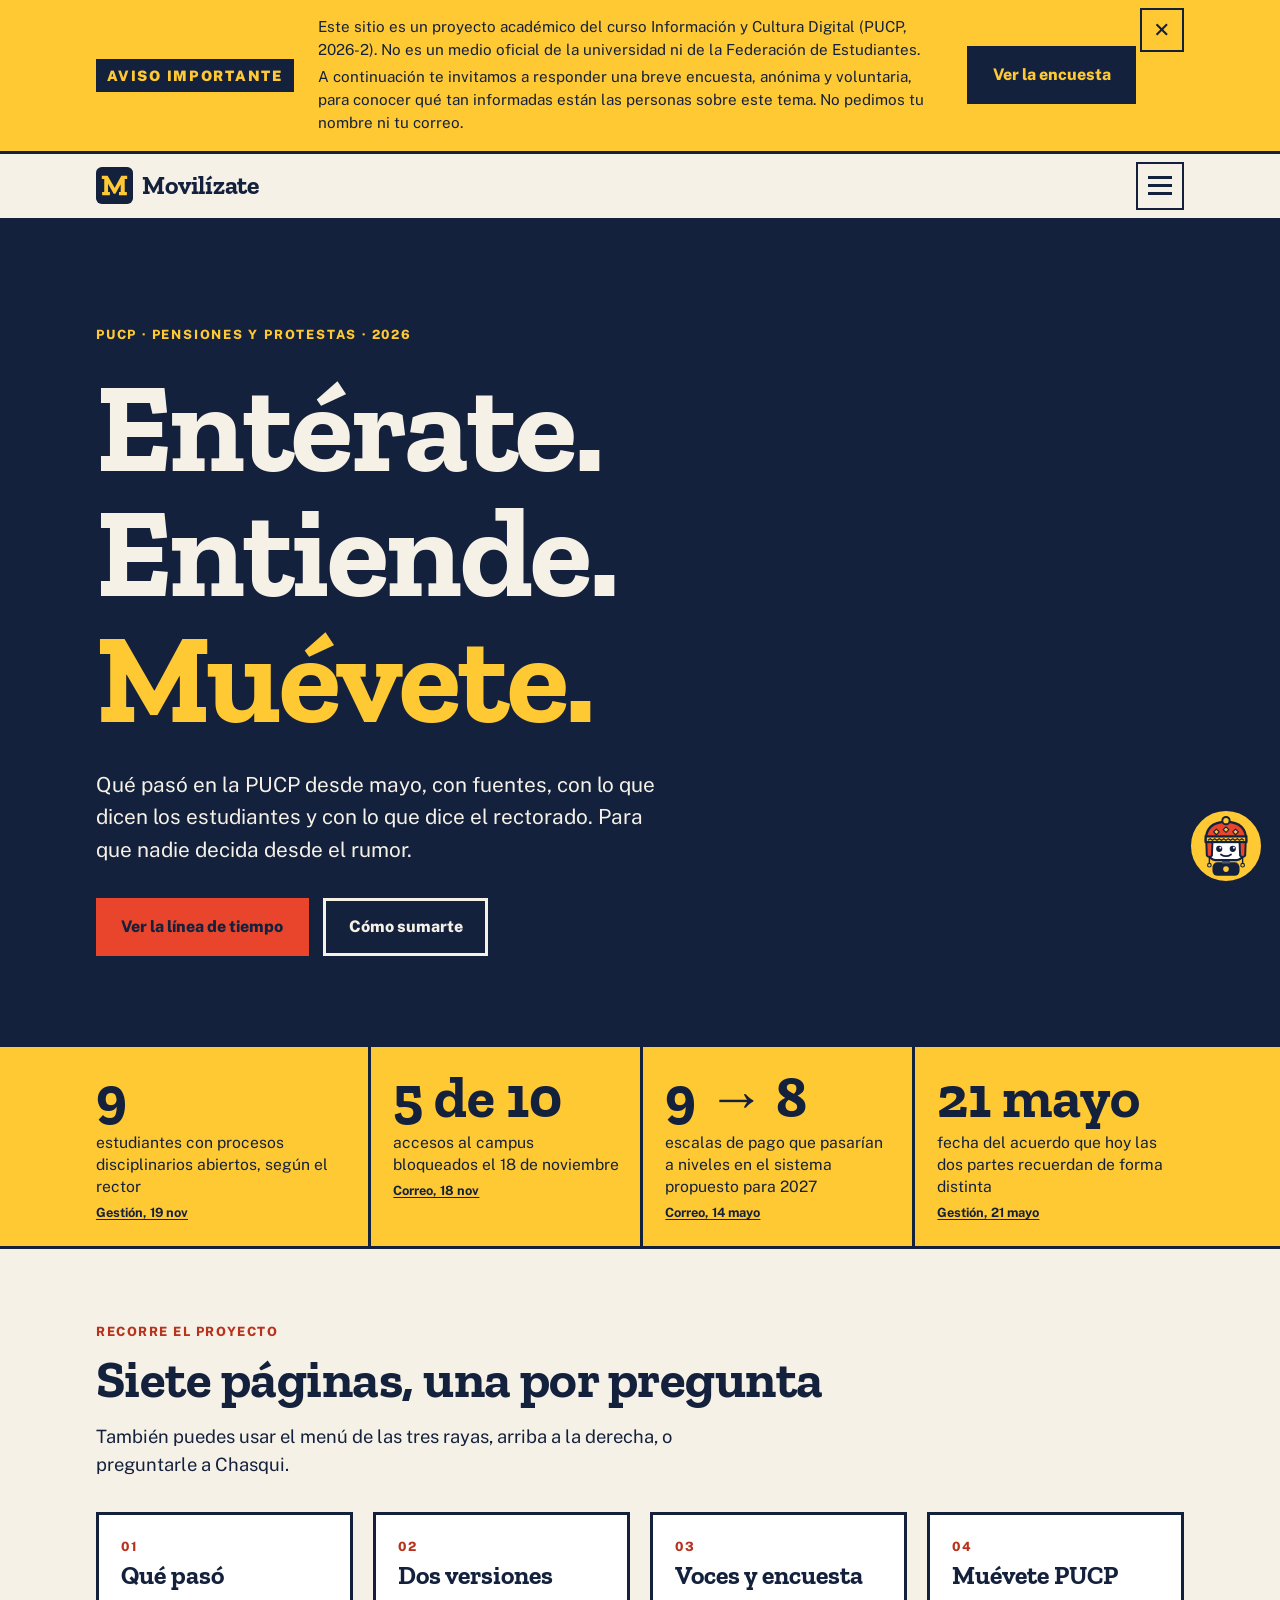
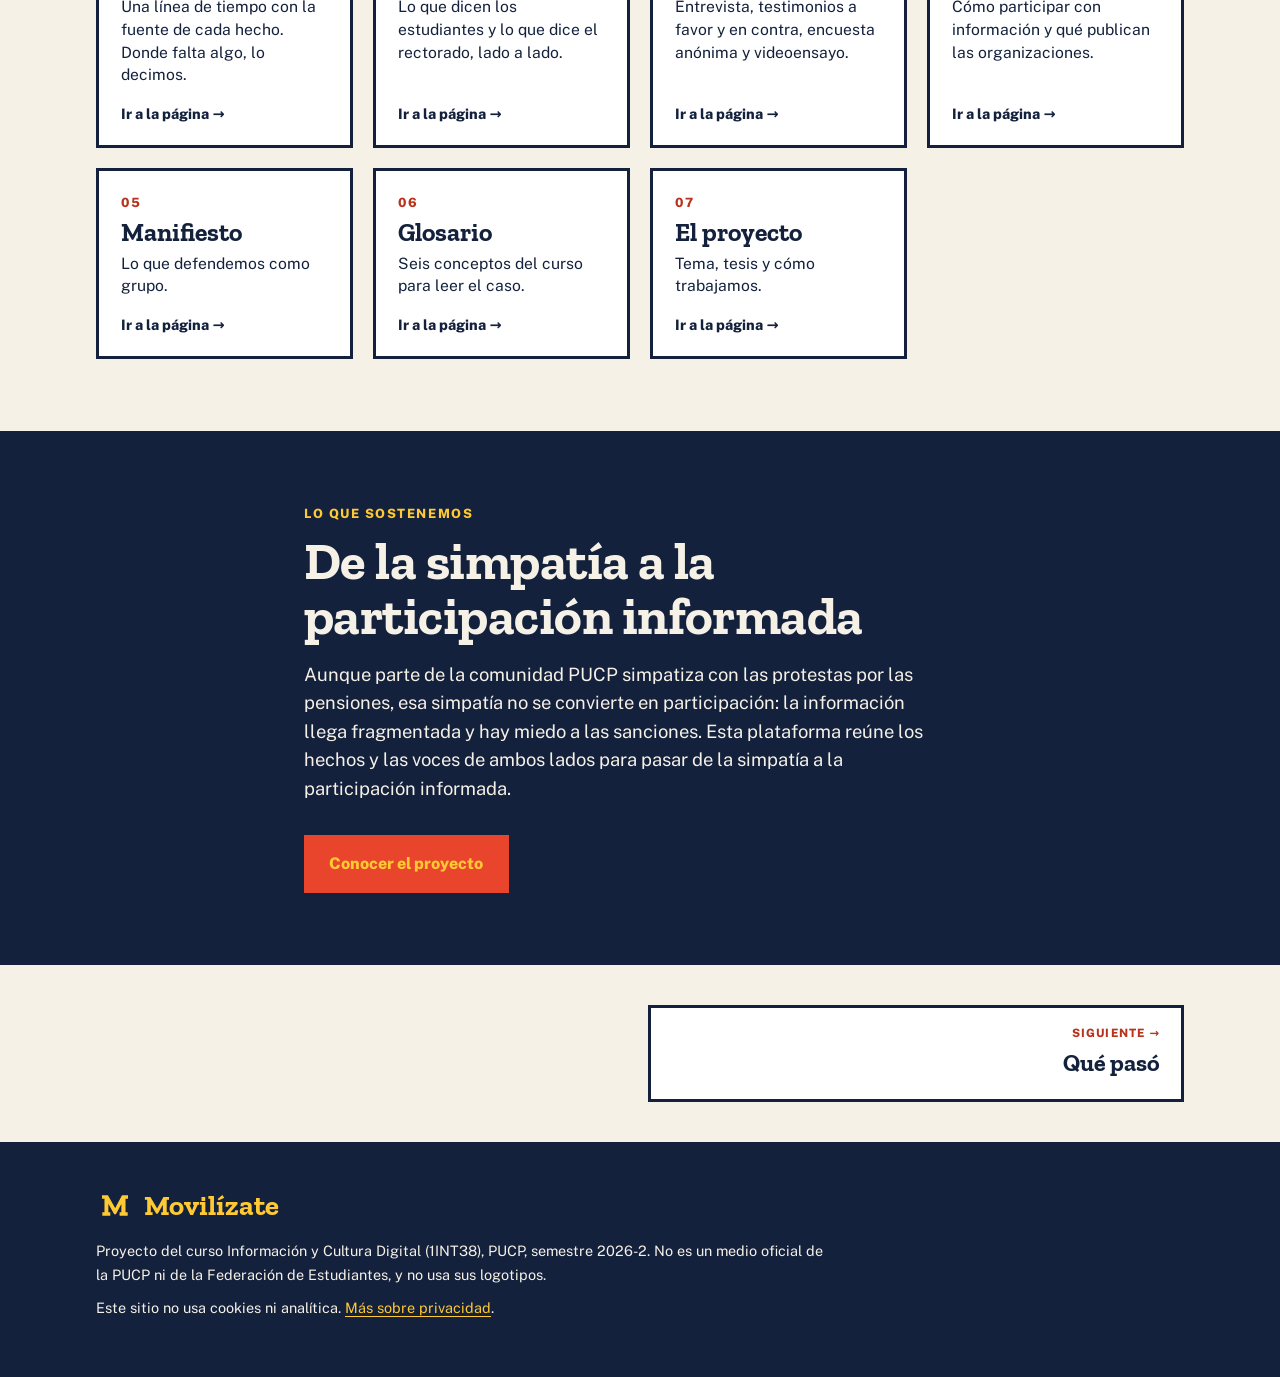
==== commit 88f2ce71: "Versión 2: páginas separadas, menú de tres rayas, aviso cerrable, logo M, nuevas tipografías, Muévet" ====
--- a/index.html
+++ b/index.html
@@ -3,49 +3,26 @@
 <head>
   <meta charset="utf-8">
   <meta name="viewport" content="width=device-width, initial-scale=1">
-  <title>Movilízate · Muévete PUCP</title>
+  <title>Inicio · Movilízate</title>
   <meta name="description" content="Movilízate: qué pasó en la PUCP con las pensiones y las protestas estudiantiles de 2026, con fuentes y con las voces de todas las partes. Proyecto académico del curso Información y Cultura Digital.">
-  <link rel="icon" href="data:image/svg+xml,%3Csvg xmlns='http://www.w3.org/2000/svg' viewBox='0 0 32 32'%3E%3Crect width='32' height='32' fill='%2314213d'/%3E%3Cpath d='M6 24V8l10 10L26 8v16' fill='none' stroke='%23ffc933' stroke-width='4' stroke-linejoin='round'/%3E%3C/svg%3E">
-  <link rel="preload" href="fonts/archivo-latin-wdth-normal.woff2" as="font" type="font/woff2" crossorigin>
-  <link rel="preload" href="fonts/source-serif-4-latin-wght-normal.woff2" as="font" type="font/woff2" crossorigin>
+  <link rel="icon" type="image/svg+xml" href="img/favicon.svg">
+  <link rel="preload" href="fonts/zilla-slab-latin-700-normal.woff2" as="font" type="font/woff2" crossorigin>
+  <link rel="preload" href="fonts/public-sans-latin-wght-normal.woff2" as="font" type="font/woff2" crossorigin>
   <link rel="stylesheet" href="css/style.css">
 </head>
-<body>
+<body data-pagina="inicio">
   <a class="saltar" href="#contenido">Ir al contenido</a>
-
-  <div class="aviso-top">
-    <p>Proyecto académico · Información y Cultura Digital · PUCP 2026-2. No es un medio oficial de la universidad ni de la Federación de Estudiantes.</p>
-  </div>
-
-  <header class="cabecera" id="cabecera">
-    <div class="contenedor cabecera-fila">
-      <a class="marca" href="#inicio" aria-label="Movilízate, ir al inicio">
-        <svg class="marca-icono" viewBox="0 0 32 32" aria-hidden="true"><path d="M5 25V8l11 11L27 8v17" fill="none" stroke="currentColor" stroke-width="4.5" stroke-linejoin="round" stroke-linecap="round"/></svg>
-        <span>Movilízate</span>
-      </a>
-      <button class="menu-boton" id="menu-boton" type="button" aria-expanded="false" aria-controls="menu">Menú</button>
-      <nav class="menu" id="menu" aria-label="Principal">
-        <ul>
-          <li><a href="#que-paso">Qué pasó</a></li>
-          <li><a href="#dos-versiones">Dos versiones</a></li>
-          <li><a href="#voces">Voces</a></li>
-          <li><a href="#muevete">Muévete PUCP</a></li>
-          <li><a href="#glosario">Glosario</a></li>
-          <li><a href="#proyecto">El proyecto</a></li>
-        </ul>
-      </nav>
-    </div>
-  </header>
+  <noscript><nav class="sin-js-nav" aria-label="Principal"><ul><li><a href="index.html">Inicio</a></li><li><a href="que-paso.html">Qué pasó</a></li><li><a href="versiones.html">Dos versiones</a></li><li><a href="voces.html">Voces y encuesta</a></li><li><a href="muevete.html">Muévete PUCP</a></li><li><a href="manifiesto.html">Manifiesto</a></li><li><a href="glosario.html">Glosario</a></li><li><a href="proyecto.html">El proyecto</a></li><li><a href="privacidad.html">Privacidad</a></li></ul></nav></noscript>
 
   <main id="contenido">
-    <section class="hero" id="inicio" aria-labelledby="h-hero">
+    <section class="hero" aria-labelledby="h-hero">
       <div class="contenedor">
         <p class="hero-etiqueta">PUCP · pensiones y protestas · 2026</p>
         <h1 id="h-hero">Entérate.<br>Entiende.<br><span class="resalte">Muévete.</span></h1>
         <p class="hero-texto">Qué pasó en la PUCP desde mayo, con fuentes, con lo que dicen los estudiantes y con lo que dice el rectorado. Para que nadie decida desde el rumor.</p>
         <div class="hero-botones">
-          <a class="boton boton-primario" href="#que-paso">Ver la línea de tiempo</a>
-          <a class="boton boton-secundario" href="#muevete">Cómo sumarte</a>
+          <a class="boton boton-primario" href="que-paso.html">Ver la línea de tiempo</a>
+          <a class="boton boton-secundario" href="muevete.html">Cómo sumarte</a>
         </div>
       </div>
     </section>
@@ -53,207 +30,46 @@
     <section class="cifras" aria-label="Datos clave">
       <div class="contenedor">
         <ul class="cifras-lista">
-          <li>
-            <span class="cifra">9</span>
-            <span class="cifra-texto">estudiantes con procesos disciplinarios abiertos, según el rector</span>
-            <a class="cifra-fuente" href="https://gestion.pe/peru/estudiantes-de-la-pucp-bloquean-accesos-por-rechazo-a-nuevo-sistema-de-pensiones-noticia/" target="_blank" rel="noopener noreferrer">Gestión, 19 nov</a>
-          </li>
-          <li>
-            <span class="cifra">5 de 10</span>
-            <span class="cifra-texto">accesos al campus bloqueados el 18 de noviembre</span>
-            <a class="cifra-fuente" href="https://diariocorreo.pe/edicion/lima/estudiantes-de-la-pucp-toman-rectorado-en-protesta-por-nuevo-sistema-de-pensiones-noticia/" target="_blank" rel="noopener noreferrer">Correo, 18 nov</a>
-          </li>
-          <li>
-            <span class="cifra">9 → 8</span>
-            <span class="cifra-texto">escalas de pago que pasarían a niveles en el sistema propuesto para 2027</span>
-            <a class="cifra-fuente" href="https://diariocorreo.pe/edicion/lima/pucp-asegura-que-nuevo-sistema-de-pensiones-mantendra-becas-y-descarta-represalias-tras-protestas-noticia/" target="_blank" rel="noopener noreferrer">Correo, 14 mayo</a>
-          </li>
-          <li>
-            <span class="cifra">21 mayo</span>
-            <span class="cifra-texto">fecha del acuerdo que hoy las dos partes recuerdan de forma distinta</span>
-            <a class="cifra-fuente" href="https://gestion.pe/peru/pucp-rectorado-y-estudiantes-alcanzan-acuerdo-tras-dialogo-por-nuevo-sistema-de-pensiones-noticia/" target="_blank" rel="noopener noreferrer">Gestión, 21 mayo</a>
-          </li>
+          <li><span class="cifra">9</span><span class="cifra-texto">estudiantes con procesos disciplinarios abiertos, según el rector</span><a class="cifra-fuente" href="https://gestion.pe/peru/estudiantes-de-la-pucp-bloquean-accesos-por-rechazo-a-nuevo-sistema-de-pensiones-noticia/" target="_blank" rel="noopener noreferrer">Gestión, 19 nov</a></li>
+          <li><span class="cifra">5 de 10</span><span class="cifra-texto">accesos al campus bloqueados el 18 de noviembre</span><a class="cifra-fuente" href="https://diariocorreo.pe/edicion/lima/estudiantes-de-la-pucp-toman-rectorado-en-protesta-por-nuevo-sistema-de-pensiones-noticia/" target="_blank" rel="noopener noreferrer">Correo, 18 nov</a></li>
+          <li><span class="cifra">9 → 8</span><span class="cifra-texto">escalas de pago que pasarían a niveles en el sistema propuesto para 2027</span><a class="cifra-fuente" href="https://diariocorreo.pe/edicion/lima/pucp-asegura-que-nuevo-sistema-de-pensiones-mantendra-becas-y-descarta-represalias-tras-protestas-noticia/" target="_blank" rel="noopener noreferrer">Correo, 14 mayo</a></li>
+          <li><span class="cifra">21 mayo</span><span class="cifra-texto">fecha del acuerdo que hoy las dos partes recuerdan de forma distinta</span><a class="cifra-fuente" href="https://gestion.pe/peru/pucp-rectorado-y-estudiantes-alcanzan-acuerdo-tras-dialogo-por-nuevo-sistema-de-pensiones-noticia/" target="_blank" rel="noopener noreferrer">Gestión, 21 mayo</a></li>
         </ul>
       </div>
     </section>
 
-    <section class="bloque" id="que-paso" aria-labelledby="h-paso">
+    <section class="bloque" aria-labelledby="h-recorrido">
       <div class="contenedor">
-        <p class="bloque-etiqueta">01</p>
-        <h2 id="h-paso">Qué pasó</h2>
-        <p class="bloque-intro">Una línea de tiempo con las fuentes de cada hecho. Donde falta una fecha o una fuente, lo decimos.</p>
-        <noscript><p class="sin-js">Esta sección necesita JavaScript para mostrar la línea de tiempo.</p></noscript>
-        <ol class="linea" id="linea"></ol>
+        <p class="bloque-etiqueta">Recorre el proyecto</p>
+        <h2 id="h-recorrido">Siete páginas, una por pregunta</h2>
+        <p class="bloque-intro">También puedes usar el menú de las tres rayas, arriba a la derecha, o preguntarle a Chasqui.</p>
+        <ul class="recorrido">
+          <li><a class="pagina-card" href="que-paso.html"><span class="num">01</span><h3>Qué pasó</h3><p>Una línea de tiempo con la fuente de cada hecho. Donde falta algo, lo decimos.</p><span class="ir">Ir a la página →</span></a></li>
+          <li><a class="pagina-card" href="versiones.html"><span class="num">02</span><h3>Dos versiones</h3><p>Lo que dicen los estudiantes y lo que dice el rectorado, lado a lado.</p><span class="ir">Ir a la página →</span></a></li>
+          <li><a class="pagina-card" href="voces.html"><span class="num">03</span><h3>Voces y encuesta</h3><p>Entrevista, testimonios a favor y en contra, encuesta anónima y videoensayo.</p><span class="ir">Ir a la página →</span></a></li>
+          <li><a class="pagina-card" href="muevete.html"><span class="num">04</span><h3>Muévete PUCP</h3><p>Cómo participar con información y qué publican las organizaciones.</p><span class="ir">Ir a la página →</span></a></li>
+          <li><a class="pagina-card" href="manifiesto.html"><span class="num">05</span><h3>Manifiesto</h3><p>Lo que defendemos como grupo.</p><span class="ir">Ir a la página →</span></a></li>
+          <li><a class="pagina-card" href="glosario.html"><span class="num">06</span><h3>Glosario</h3><p>Seis conceptos del curso para leer el caso.</p><span class="ir">Ir a la página →</span></a></li>
+          <li><a class="pagina-card" href="proyecto.html"><span class="num">07</span><h3>El proyecto</h3><p>Tema, tesis y cómo trabajamos.</p><span class="ir">Ir a la página →</span></a></li>
+        </ul>
       </div>
     </section>
 
-    <section class="bloque bloque-oscuro" id="dos-versiones" aria-labelledby="h-versiones">
-      <div class="contenedor">
-        <p class="bloque-etiqueta">02</p>
-        <h2 id="h-versiones">Dos versiones de lo mismo</h2>
-        <p class="bloque-intro">El punto central del conflicto son los procesos disciplinarios. Las dos partes lo cuentan distinto. Aquí van lado a lado, cada una atribuida a quien la dice.</p>
-        <div class="versiones">
-          <article class="version version-estudiantes">
-            <h3>Lo que dicen los estudiantes</h3>
-            <p class="version-fuente">Según la vicepresidenta de la Federación de Estudiantes, Consuelo Escobar</p>
-            <ul>
-              <li>En la toma de mayo se acordó suspender el nuevo sistema y no iniciar procesos disciplinarios.</li>
-              <li>Dejaron de asistir a la mesa de diálogo cuando se notificaron los procesos disciplinarios.</li>
-              <li>Quieren volver a participar en el diseño del sistema de pensiones, mediante un proceso democrático.</li>
-              <li>Estiman que el pago de la escala más baja pasaría de poco más de S/ 1,000 a más de S/ 2,000. El rectorado no precisó esa cifra.</li>
-            </ul>
-          </article>
-          <article class="version version-rectorado">
-            <h3>Lo que dice el rectorado</h3>
-            <p class="version-fuente">Según el rector Julio del Valle Ballón y el comunicado del rectorado</p>
-            <ul>
-              <li>Los nueve procesos son por presuntas agresiones y daños a la infraestructura durante la toma, no por ingresar al edificio. Siguen abiertos y aún no hay sanciones.</li>
-              <li>Los procesos son evaluaciones autónomas que garantizan el derecho a la defensa y a apelar. Sigue disponible un mecanismo de justicia restaurativa.</li>
-              <li>La reforma está suspendida: las nueve escalas de pago se mantienen hasta 2027, sin nuevos aumentos.</li>
-              <li>La universidad respeta el derecho a la protesta, pero esta no justifica afectar a otras personas o bienes.</li>
-            </ul>
-          </article>
-        </div>
-        <div class="pendiente-caja">
-          <h3>Lo que aún no se sabe</h3>
-          <ul>
-            <li>Qué dice exactamente el acuerdo del 21 de mayo sobre los procesos. El texto que encontramos habla de un enfoque «restaurativo y no punitivo», sin detallar.</li>
-            <li>En qué fecha se notificaron los procesos.</li>
-            <li>Qué decidirá el Consejo Universitario con el informe de la comisión asesora.</li>
-          </ul>
-        </div>
-        <p class="nota-fuentes">Fuentes: <a href="https://gestion.pe/peru/estudiantes-de-la-pucp-bloquean-accesos-por-rechazo-a-nuevo-sistema-de-pensiones-noticia/" target="_blank" rel="noopener noreferrer">Gestión, 19 de noviembre</a> · <a href="https://diariocorreo.pe/edicion/lima/estudiantes-de-la-pucp-toman-rectorado-en-protesta-por-nuevo-sistema-de-pensiones-noticia/" target="_blank" rel="noopener noreferrer">Diario Correo, 18 de noviembre</a> · <a href="https://gestion.pe/peru/pucp-rectorado-y-estudiantes-alcanzan-acuerdo-tras-dialogo-por-nuevo-sistema-de-pensiones-noticia/" target="_blank" rel="noopener noreferrer">Gestión, 21 de mayo</a></p>
+    <section class="bloque bloque-oscuro" aria-labelledby="h-tesis">
+      <div class="contenedor contenedor-texto">
+        <p class="bloque-etiqueta">Lo que sostenemos</p>
+        <h2 id="h-tesis">De la simpatía a la participación informada</h2>
+        <p class="bloque-intro">Aunque parte de la comunidad PUCP simpatiza con las protestas por las pensiones, esa simpatía no se convierte en participación: la información llega fragmentada y hay miedo a las sanciones. Esta plataforma reúne los hechos y las voces de ambos lados para pasar de la simpatía a la participación informada.</p>
+        <a class="boton boton-primario" href="proyecto.html">Conocer el proyecto</a>
       </div>
     </section>
 
-    <section class="bloque" id="voces" aria-labelledby="h-voces">
-      <div class="contenedor">
-        <p class="bloque-etiqueta">03</p>
-        <h2 id="h-voces">Voces de la comunidad</h2>
-        <p class="bloque-intro">Entrevistas y testimonios de estudiantes, de quienes participan en las protestas y de quienes no. Solo publicamos lo que cuenta con consentimiento informado.</p>
-        <div class="tarjetas">
-          <article class="tarjeta tarjeta-pendiente">
-            <p class="etiqueta-estado">Próximamente</p>
-            <h3>Entrevista</h3>
-            <p>Conversación de 3 a 5 minutos. Se publicará con el consentimiento de la persona entrevistada.</p>
-          </article>
-          <article class="tarjeta tarjeta-pendiente">
-            <p class="etiqueta-estado">Próximamente</p>
-            <h3>A favor de la movilización</h3>
-            <p>Testimonios de estudiantes que apoyan o participan en las protestas.</p>
-          </article>
-          <article class="tarjeta tarjeta-pendiente">
-            <p class="etiqueta-estado">Próximamente</p>
-            <h3>En contra o con dudas</h3>
-            <p>Testimonios de estudiantes que no están de acuerdo con la forma de protesta o no se suman. Sin esta voz, la plataforma quedaría incompleta.</p>
-          </article>
-        </div>
-        <div class="encuesta">
-          <div>
-            <h3>Encuesta a la comunidad PUCP</h3>
-            <p>Cinco minutos y es anónima. Queremos saber cuánto conoce la comunidad el caso, qué opina y por qué se suma o no a las movilizaciones. Los resultados se publicarán aquí.</p>
-          </div>
-          <span class="boton boton-primario boton-inactivo" role="note">Enlace próximamente</span>
-        </div>
-        <div class="tarjeta tarjeta-pendiente tarjeta-ancha">
-          <p class="etiqueta-estado">Próximamente</p>
-          <h3>Videoensayo</h3>
-          <p>De 1 a 3 minutos, sobre cómo circula la información de las protestas en redes y en el campus.</p>
-        </div>
-      </div>
-    </section>
-
-    <section class="bloque bloque-amarillo" id="muevete" aria-labelledby="h-muevete">
-      <div class="contenedor">
-        <p class="bloque-etiqueta">04</p>
-        <h2 id="h-muevete">Muévete PUCP</h2>
-        <p class="bloque-intro">Movilizarse empieza por entender. Cuatro pasos para participar con información.</p>
-        <ol class="pasos">
-          <li><strong>Infórmate.</strong> Lee la línea de tiempo y las dos versiones. Revisa las fuentes originales.</li>
-          <li><strong>Pregunta a los dos lados.</strong> Habla con quienes protestan y con quienes no. Pide el texto de los acuerdos.</li>
-          <li><strong>Conversa.</strong> Comparte lo que aprendiste con tus compañeros de facultad y de curso.</li>
-          <li><strong>Participa.</strong> Asiste a las asambleas y a los espacios de decisión. Tu voz cuenta aunque no pienses igual.</li>
-        </ol>
-        <p class="sigue">Canales y próximas convocatorias: pendientes de definir por el grupo.</p>
-      </div>
-    </section>
-
-    <section class="bloque" id="manifiesto" aria-labelledby="h-manifiesto">
-      <div class="contenedor contenedor-texto">
-        <p class="bloque-etiqueta">05 <span class="chip-borrador">Borrador</span></p>
-        <h2 id="h-manifiesto">Manifiesto</h2>
-        <div class="manifiesto">
-          <p>Movilízate nace de una convicción: una comunidad universitaria informada es una comunidad que puede decidir. En mayo de 2026, el anuncio de un nuevo sistema de pensiones sacudió a la PUCP. En noviembre, los procesos disciplinarios reabrieron el conflicto. Entre una fecha y otra, mucha gente simpatizó con las protestas, pero pocas personas supieron explicar qué se acordó, qué se incumplió y qué está en juego.</p>
-          <p>Creemos que el movimiento estudiantil no se debilita por falta de razones, sino por falta de información compartida y de confianza para actuar. Cuando la información circula en pedazos, como un mensaje reenviado, una captura o un rumor, cualquiera puede sentirse ajeno a lo que ocurre en su propia universidad. Por eso reunimos los hechos con sus fuentes, ponemos lado a lado lo que dicen los estudiantes y lo que dice el rectorado, y dejamos explícito lo que todavía no se sabe.</p>
-          <p>No pedimos que todos piensen igual. Pedimos que nadie decida desde el rumor. Defendemos el derecho a protestar, y también el derecho a conocer, a preguntar y a discrepar sin miedo a las represalias.</p>
-          <p>Esta plataforma es un proyecto académico del curso Información y Cultura Digital. La hacemos estudiantes, con fuentes públicas, y la corregimos cuando nos equivocamos.</p>
-          <p><strong>Movilizarse empieza por entender. La universidad también es nuestra.</strong></p>
-        </div>
-      </div>
-    </section>
-
-    <section class="bloque bloque-oscuro" id="glosario" aria-labelledby="h-glosario">
-      <div class="contenedor">
-        <p class="bloque-etiqueta">06 <span class="chip-borrador">Borrador</span></p>
-        <h2 id="h-glosario">Glosario</h2>
-        <p class="bloque-intro">Conceptos del curso para leer este caso.</p>
-        <dl class="glosario">
-          <div>
-            <dt>Autocomunicación de masas</dt>
-            <dd>Comunicación que, gracias a internet y las redes, permite a cualquier persona producir y difundir mensajes ante una audiencia potencialmente masiva, sin pasar por los medios tradicionales. <span class="cita">(Castells, 2012)</span></dd>
-          </div>
-          <div>
-            <dt>Contrapoder</dt>
-            <dd>Capacidad de actores sociales para desafiar las relaciones de poder institucionalizadas y cambiarlas. <span class="cita">(Castells, 2012)</span></dd>
-          </div>
-          <div>
-            <dt>Espacio híbrido</dt>
-            <dd>Espacio donde los movimientos combinan las redes digitales con la ocupación del espacio físico. Aquí: las convocatorias en redes y las tomas del campus. <span class="cita">(Castells, 2012)</span></dd>
-          </div>
-          <div>
-            <dt>Cultura participativa</dt>
-            <dd>Situación en la que el público deja de ser solo consumidor y también produce y hace circular contenidos. <span class="cita">(Jenkins, 2006)</span></dd>
-          </div>
-          <div>
-            <dt>Inteligencia colectiva</dt>
-            <dd>Conocimiento que se construye entre muchas personas, cada una aportando una parte. <span class="cita">(Jenkins, 2006)</span></dd>
-          </div>
-          <div>
-            <dt>Sociedades de control</dt>
-            <dd>Forma de poder que opera por modulación continua, más que por el encierro. <span class="cita">(Deleuze, 1990)</span></dd>
-          </div>
-        </dl>
-        <div class="bibliografia">
-          <h3>Bibliografía</h3>
-          <ul>
-            <li>Castells, M. (2012). <em>Redes de indignación y esperanza: Los movimientos sociales en la era de Internet</em>. Alianza Editorial.</li>
-            <li>Deleuze, G. (1990). Post-scriptum sobre las sociedades de control.</li>
-            <li>Jenkins, H. (2006). <em>Convergence culture: Where old and new media collide</em>. New York University Press.</li>
-          </ul>
-        </div>
-      </div>
-    </section>
-
-    <section class="bloque" id="proyecto" aria-labelledby="h-proyecto">
-      <div class="contenedor contenedor-texto">
-        <p class="bloque-etiqueta">07</p>
-        <h2 id="h-proyecto">El proyecto</h2>
-        <p><strong>Tema:</strong> activismo y ciudadanía en red. <strong>Caso:</strong> movilizaciones estudiantiles en la PUCP, 2026.</p>
-        <p><strong>Lo que sostenemos:</strong> aunque parte de la comunidad PUCP simpatiza con las protestas por las pensiones, esa simpatía no se convierte en participación: la información llega fragmentada y hay miedo a las sanciones. Esta plataforma reúne los hechos y las voces de ambos lados para pasar de la simpatía a la participación informada.</p>
-        <p><strong>Cómo trabajamos:</strong> cada hecho lleva su fuente. Mostramos las dos versiones, atribuidas. No publicamos nombres de estudiantes con procesos abiertos ni testimonios sin consentimiento. Si encuentras un error, escríbenos y lo corregimos.</p>
-      </div>
-    </section>
   </main>
 
-  <footer class="pie">
-    <div class="contenedor">
-      <p class="pie-marca">Movilízate</p>
-      <p>Proyecto del curso Información y Cultura Digital (1INT38), PUCP, semestre 2026-2. No es un medio oficial de la PUCP ni de la Federación de Estudiantes, y no usa sus logotipos.</p>
-      <p>Este sitio no usa cookies ni analítica, y sus tipografías están alojadas en el propio sitio.</p>
-    </div>
-  </footer>
-
-  <script src="data/linea-tiempo.js"></script>
+  <script src="data/config.js"></script>
+  <script src="js/layout.js"></script>
   <script src="js/app.js"></script>
+  <script src="data/chasqui.js"></script>
+  <script src="js/chasqui.js"></script>
 </body>
 </html>
--- a/css/style.css
+++ b/css/style.css
@@ -1,25 +1,25 @@
 /* Movilízate — hoja de estilos
-   Tipografías alojadas en el sitio. Archivo (titulares) y Source Serif 4 (texto), licencia SIL OFL. */
+   Tipografías alojadas en el sitio: Zilla Slab (titulares) y Public Sans (texto), licencia SIL OFL.
+   Para cambiar de tipografía basta con modificar --titulos y --texto más abajo y los @font-face. */
 
 @font-face {
-  font-family: "Archivo";
-  src: url("../fonts/archivo-latin-wdth-normal.woff2") format("woff2");
-  font-weight: 100 900;
-  font-stretch: 62% 125%;
+  font-family: "Zilla Slab";
+  src: url("../fonts/zilla-slab-latin-700-normal.woff2") format("woff2");
+  font-weight: 600 800;
   font-style: normal;
   font-display: swap;
 }
 @font-face {
-  font-family: "Source Serif 4";
-  src: url("../fonts/source-serif-4-latin-wght-normal.woff2") format("woff2");
-  font-weight: 200 900;
+  font-family: "Public Sans";
+  src: url("../fonts/public-sans-latin-wght-normal.woff2") format("woff2");
+  font-weight: 100 900;
   font-style: normal;
   font-display: swap;
 }
 @font-face {
-  font-family: "Source Serif 4";
-  src: url("../fonts/source-serif-4-latin-wght-italic.woff2") format("woff2");
-  font-weight: 200 900;
+  font-family: "Public Sans";
+  src: url("../fonts/public-sans-latin-wght-italic.woff2") format("woff2");
+  font-weight: 100 900;
   font-style: italic;
   font-display: swap;
 }
@@ -35,8 +35,8 @@
   --amarillo: #ffc933;
   --blanco: #ffffff;
 
-  --titulos: "Archivo", "Arial Narrow", "Helvetica Neue", Arial, sans-serif;
-  --texto: "Source Serif 4", Georgia, "Times New Roman", serif;
+  --titulos: "Zilla Slab", Georgia, "Times New Roman", serif;
+  --texto: "Public Sans", system-ui, -apple-system, "Segoe UI", Roboto, Arial, sans-serif;
 
   --ancho: 72rem;
   --margen: clamp(1rem, 4vw, 2rem);
@@ -62,9 +62,8 @@
   background: var(--crema);
   color: var(--tinta);
   font-family: var(--texto);
-  font-size: 1.125rem;
-  line-height: 1.6;
-  font-optical-sizing: auto;
+  font-size: 1.0625rem;
+  line-height: 1.65;
 }
 a {
   color: var(--coral-oscuro);
@@ -75,7 +74,11 @@
   outline-offset: 3px;
 }
 .bloque-oscuro :focus-visible,
-.hero :focus-visible {
+.hero :focus-visible,
+.pagina-cab :focus-visible,
+.aviso :focus-visible,
+.panel :focus-visible,
+.pie :focus-visible {
   outline-color: var(--amarillo);
 }
 
@@ -93,33 +96,86 @@
   position: absolute;
   left: var(--margen);
   top: -4rem;
-  z-index: 50;
+  z-index: 80;
   background: var(--amarillo);
   color: var(--tinta);
   padding: 0.6rem 1rem;
-  font-family: var(--titulos);
   font-weight: 700;
 }
 .saltar:focus {
   top: 0.75rem;
 }
 
-/* ---------- Aviso superior ---------- */
-
-.aviso-top {
+/* ---------- Aviso importante ---------- */
+
+.aviso {
+  background: var(--amarillo);
+  color: var(--tinta);
+  border-bottom: 3px solid var(--tinta);
+}
+.aviso-fila {
+  position: relative;
+  display: grid;
+  gap: 0.6rem 1.5rem;
+  padding-block: 1rem;
+  padding-right: calc(var(--margen) + 3rem);
+}
+@media (min-width: 60rem) {
+  .aviso-fila {
+    grid-template-columns: auto 1fr auto;
+    align-items: center;
+  }
+}
+.aviso-etiqueta {
+  margin: 0;
+  font-weight: 900;
+  font-size: 0.9rem;
+  letter-spacing: 0.12em;
+  text-transform: uppercase;
+  color: var(--coral-oscuro);
   background: var(--tinta);
-  color: var(--crema);
-}
-.aviso-top p {
-  margin: 0;
-  padding: 0.45rem var(--margen);
-  font-family: var(--titulos);
-  font-size: 0.75rem;
-  letter-spacing: 0.04em;
-  text-align: center;
-}
-
-/* ---------- Cabecera ---------- */
+  color: var(--amarillo);
+  padding: 0.3rem 0.7rem;
+  justify-self: start;
+}
+.aviso-texto p {
+  margin: 0;
+  font-size: 0.95rem;
+  line-height: 1.5;
+}
+.aviso-texto p + p {
+  margin-top: 0.3rem;
+}
+.aviso-acciones {
+  display: flex;
+  flex-wrap: wrap;
+  gap: 0.6rem;
+}
+.aviso-cerrar {
+  position: absolute;
+  top: 0.5rem;
+  right: var(--margen);
+  width: 44px;
+  height: 44px;
+  display: grid;
+  place-items: center;
+  font: inherit;
+  font-size: 1.8rem;
+  line-height: 1;
+  color: var(--tinta);
+  background: transparent;
+  border: 2px solid var(--tinta);
+  cursor: pointer;
+}
+.aviso-cerrar:hover {
+  background: var(--tinta);
+  color: var(--amarillo);
+}
+.aviso[hidden] {
+  display: none;
+}
+
+/* ---------- Cabecera y menú de tres rayas ---------- */
 
 .cabecera {
   position: sticky;
@@ -133,90 +189,186 @@
   align-items: center;
   justify-content: space-between;
   gap: 1rem;
-  padding-block: 0.6rem;
+  padding-block: 0.5rem;
 }
 .marca {
   display: inline-flex;
   align-items: center;
-  gap: 0.5rem;
+  gap: 0.6rem;
   color: var(--tinta);
   text-decoration: none;
   font-family: var(--titulos);
-  font-weight: 900;
-  font-stretch: 85%;
-  font-size: 1.5rem;
-  letter-spacing: -0.02em;
-}
-.marca-icono {
-  width: 1.7rem;
-  height: 1.7rem;
-  color: var(--coral);
-}
-.menu ul {
-  list-style: none;
-  margin: 0;
+  font-weight: 700;
+  font-size: 1.6rem;
+  letter-spacing: -0.01em;
+}
+.marca img {
+  width: 2.3rem;
+  height: 2.3rem;
+  display: block;
+}
+.hamb {
+  display: inline-grid;
+  place-items: center;
+  width: 48px;
+  height: 48px;
   padding: 0;
-  display: flex;
-  gap: 1.5rem;
-}
-.menu a {
-  display: inline-block;
-  padding: 0.5rem 0.1rem;
-  font-family: var(--titulos);
-  font-weight: 600;
-  font-size: 0.9rem;
-  color: var(--tinta);
-  text-decoration: none;
-  border-bottom: 3px solid transparent;
-}
-.menu a:hover,
-.menu a.activo {
-  border-bottom-color: var(--coral);
-}
-.menu-boton {
-  display: none;
-  font: inherit;
-  font-family: var(--titulos);
-  font-weight: 700;
-  font-size: 0.9rem;
-  color: var(--tinta);
   background: transparent;
   border: 2px solid var(--tinta);
-  padding: 0.5rem 0.9rem;
-  min-height: 44px;
   cursor: pointer;
 }
-@media (max-width: 52rem) {
-  .menu-boton {
-    display: inline-block;
-  }
-  .menu {
-    display: none;
-    position: absolute;
-    left: 0;
-    right: 0;
-    top: 100%;
-    background: var(--crema);
-    border-bottom: 2px solid var(--tinta);
-    padding: 0.5rem var(--margen) 1rem;
-  }
-  .menu.abierto {
-    display: block;
-  }
-  .menu ul {
-    flex-direction: column;
-    gap: 0;
-  }
-  .menu a {
-    display: block;
-    padding: 0.8rem 0;
-    min-height: 44px;
-    border-bottom: 1px solid var(--regla);
-    font-size: 1.05rem;
-  }
-}
-
-/* ---------- Hero ---------- */
+.hamb:hover {
+  background: var(--amarillo);
+}
+.hamb-rayas,
+.hamb-rayas::before,
+.hamb-rayas::after {
+  display: block;
+  width: 24px;
+  height: 3px;
+  background: var(--tinta);
+  transition: transform 0.2s ease, opacity 0.2s ease;
+}
+.hamb-rayas {
+  position: relative;
+}
+.hamb-rayas::before,
+.hamb-rayas::after {
+  content: "";
+  position: absolute;
+  left: 0;
+}
+.hamb-rayas::before {
+  top: -8px;
+}
+.hamb-rayas::after {
+  top: 8px;
+}
+.hamb[aria-expanded="true"] .hamb-rayas {
+  background: transparent;
+}
+.hamb[aria-expanded="true"] .hamb-rayas::before {
+  transform: translateY(8px) rotate(45deg);
+}
+.hamb[aria-expanded="true"] .hamb-rayas::after {
+  transform: translateY(-8px) rotate(-45deg);
+}
+
+.telon {
+  position: fixed;
+  inset: 0;
+  z-index: 40;
+  background: rgba(20, 33, 61, 0.55);
+  opacity: 0;
+  visibility: hidden;
+  transition: opacity 0.25s ease, visibility 0s linear 0.25s;
+}
+.telon.abierto {
+  opacity: 1;
+  visibility: visible;
+  transition-delay: 0s;
+}
+.panel {
+  position: fixed;
+  top: 0;
+  right: 0;
+  bottom: 0;
+  z-index: 50;
+  width: min(24rem, 100%);
+  overflow-y: auto;
+  background: var(--tinta);
+  color: var(--crema);
+  padding: 1rem 1.5rem 2rem;
+  transform: translateX(100%);
+  visibility: hidden;
+  transition: transform 0.25s ease, visibility 0s linear 0.25s;
+}
+.panel.abierto {
+  transform: none;
+  visibility: visible;
+  transition-delay: 0s;
+}
+.panel-cab {
+  display: flex;
+  align-items: center;
+  justify-content: space-between;
+  margin-bottom: 1rem;
+}
+.panel-cab p {
+  margin: 0;
+  font-family: var(--titulos);
+  font-weight: 700;
+  font-size: 1.4rem;
+  color: var(--amarillo);
+}
+.panel-cerrar {
+  width: 44px;
+  height: 44px;
+  font: inherit;
+  font-size: 1.8rem;
+  line-height: 1;
+  color: var(--crema);
+  background: transparent;
+  border: 2px solid var(--crema);
+  cursor: pointer;
+}
+.panel-cerrar:hover {
+  background: var(--amarillo);
+  border-color: var(--amarillo);
+  color: var(--tinta);
+}
+.panel ul {
+  list-style: none;
+  margin: 0;
+  padding: 0;
+}
+.panel li {
+  border-top: 1px solid rgba(246, 241, 231, 0.25);
+}
+.panel li:last-child {
+  border-bottom: 1px solid rgba(246, 241, 231, 0.25);
+}
+.panel a {
+  display: block;
+  padding: 0.85rem 0.2rem;
+  color: var(--crema);
+  text-decoration: none;
+}
+.panel a strong {
+  display: block;
+  font-family: var(--titulos);
+  font-weight: 700;
+  font-size: 1.35rem;
+  line-height: 1.2;
+}
+.panel a span {
+  display: block;
+  font-size: 0.85rem;
+  color: rgba(246, 241, 231, 0.75);
+}
+.panel a:hover strong {
+  color: var(--amarillo);
+}
+.panel a[aria-current="page"] strong {
+  color: var(--amarillo);
+}
+.panel a[aria-current="page"] strong::before {
+  content: "→ ";
+}
+body.menu-abierto {
+  overflow: hidden;
+}
+@media (prefers-reduced-motion: reduce) {
+  .hamb-rayas,
+  .hamb-rayas::before,
+  .hamb-rayas::after,
+  .telon,
+  .panel {
+    transition: none;
+  }
+}
+
+/* ---------- Hero y cabecera de página ---------- */
 
 .hero {
   background: var(--tinta);
@@ -225,8 +377,7 @@
 }
 .hero-etiqueta {
   margin: 0 0 1.25rem;
-  font-family: var(--titulos);
-  font-weight: 700;
+  font-weight: 800;
   font-size: 0.8rem;
   letter-spacing: 0.14em;
   text-transform: uppercase;
@@ -235,12 +386,10 @@
 .hero h1 {
   margin: 0;
   font-family: var(--titulos);
-  font-weight: 900;
-  font-stretch: 70%;
-  font-size: clamp(3.4rem, 1rem + 12vw, 9rem);
-  line-height: 0.92;
+  font-weight: 700;
+  font-size: clamp(3.2rem, 1rem + 11vw, 8rem);
+  line-height: 0.98;
   letter-spacing: -0.02em;
-  text-transform: uppercase;
 }
 .resalte {
   color: var(--amarillo);
@@ -248,8 +397,8 @@
 .hero-texto {
   max-width: 36rem;
   margin: 1.75rem 0 0;
-  font-size: clamp(1.15rem, 1rem + 0.6vw, 1.4rem);
-  line-height: 1.5;
+  font-size: clamp(1.1rem, 1rem + 0.5vw, 1.3rem);
+  line-height: 1.55;
 }
 .hero-botones {
   display: flex;
@@ -258,16 +407,37 @@
   margin-top: 2rem;
 }
 
+.pagina-cab {
+  background: var(--tinta);
+  color: var(--crema);
+  padding-block: clamp(2.5rem, 7vw, 4.5rem) clamp(2.2rem, 6vw, 3.5rem);
+}
+.pagina-cab h1 {
+  margin: 0;
+  font-family: var(--titulos);
+  font-weight: 700;
+  font-size: clamp(2.6rem, 1.2rem + 6vw, 5rem);
+  line-height: 1.02;
+  letter-spacing: -0.015em;
+}
+.pagina-cab .bloque-etiqueta {
+  color: var(--amarillo);
+}
+.pagina-cab .bloque-intro {
+  margin-bottom: 0;
+}
+
 .boton {
   display: inline-block;
-  padding: 0.85rem 1.4rem;
+  padding: 0.8rem 1.4rem;
   min-height: 48px;
-  font-family: var(--titulos);
+  font-family: var(--texto);
   font-weight: 800;
   font-size: 1rem;
   text-decoration: none;
   border: 3px solid transparent;
-  transition: transform 0.15s ease, background-color 0.15s ease;
+  cursor: pointer;
+  transition: background-color 0.15s ease;
 }
 .boton-primario {
   background: var(--coral);
@@ -284,6 +454,15 @@
   border-color: var(--crema);
 }
 .boton-secundario:hover {
+  background: var(--crema);
+  color: var(--tinta);
+}
+.boton-oscuro {
+  background: var(--tinta);
+  color: var(--amarillo);
+  border-color: var(--tinta);
+}
+.boton-oscuro:hover {
   background: var(--crema);
   color: var(--tinta);
 }
@@ -331,26 +510,24 @@
 }
 .cifra {
   font-family: var(--titulos);
-  font-weight: 900;
-  font-stretch: 75%;
+  font-weight: 700;
   font-size: clamp(2.4rem, 1.6rem + 2.6vw, 3.6rem);
   line-height: 1;
 }
 .cifra-texto {
-  font-size: 1rem;
+  font-size: 0.98rem;
   line-height: 1.4;
 }
 .cifra-fuente {
-  font-family: var(--titulos);
-  font-size: 0.78rem;
-  font-weight: 600;
+  font-size: 0.8rem;
+  font-weight: 700;
   color: var(--tinta);
 }
 
 /* ---------- Bloques ---------- */
 
 .bloque {
-  padding-block: clamp(3rem, 7vw, 5.5rem);
+  padding-block: clamp(2.5rem, 6vw, 4.5rem);
 }
 .bloque-oscuro {
   background: var(--tinta);
@@ -364,11 +541,11 @@
   border-block: 3px solid var(--tinta);
 }
 .bloque-etiqueta {
-  margin: 0 0 0.5rem;
-  font-family: var(--titulos);
+  margin: 0 0 0.6rem;
   font-weight: 800;
-  font-size: 0.85rem;
-  letter-spacing: 0.1em;
+  font-size: 0.8rem;
+  letter-spacing: 0.12em;
+  text-transform: uppercase;
   color: var(--coral-oscuro);
 }
 .bloque-oscuro .bloque-etiqueta {
@@ -380,17 +557,16 @@
 .bloque h2 {
   margin: 0;
   font-family: var(--titulos);
-  font-weight: 900;
-  font-stretch: 75%;
-  font-size: clamp(2.4rem, 1.4rem + 4vw, 4.4rem);
-  line-height: 1;
-  letter-spacing: -0.015em;
-  text-transform: uppercase;
+  font-weight: 700;
+  font-size: clamp(2rem, 1.3rem + 3vw, 3.3rem);
+  line-height: 1.05;
+  letter-spacing: -0.01em;
 }
 .bloque-intro {
   max-width: 40rem;
-  margin: 1rem 0 2.25rem;
-  font-size: 1.2rem;
+  margin: 1rem 0 2rem;
+  font-size: 1.15rem;
+  line-height: 1.55;
 }
 .chip-borrador {
   display: inline-block;
@@ -400,6 +576,66 @@
   font-size: 0.7rem;
   letter-spacing: 0.08em;
   text-transform: uppercase;
+}
+
+/* ---------- Portada: recorrido ---------- */
+
+.recorrido {
+  list-style: none;
+  margin: 0;
+  padding: 0;
+  display: grid;
+  gap: 1.25rem;
+  grid-template-columns: repeat(auto-fill, minmax(16rem, 1fr));
+}
+.pagina-card {
+  display: flex;
+  flex-direction: column;
+  gap: 0.35rem;
+  height: 100%;
+  padding: 1.3rem 1.4rem 1.2rem;
+  background: var(--blanco);
+  color: var(--tinta);
+  text-decoration: none;
+  border: 3px solid var(--tinta);
+  transition: transform 0.15s ease, background-color 0.15s ease;
+}
+.pagina-card:hover {
+  background: var(--amarillo);
+  transform: translate(-3px, -3px);
+  box-shadow: 6px 6px 0 var(--tinta);
+}
+.pagina-card .num {
+  font-weight: 800;
+  font-size: 0.8rem;
+  letter-spacing: 0.1em;
+  color: var(--coral-oscuro);
+}
+.pagina-card h3 {
+  margin: 0;
+  font-family: var(--titulos);
+  font-weight: 700;
+  font-size: 1.6rem;
+  line-height: 1.1;
+}
+.pagina-card p {
+  margin: 0;
+  font-size: 0.98rem;
+  line-height: 1.45;
+}
+.pagina-card .ir {
+  margin-top: auto;
+  padding-top: 0.6rem;
+  font-weight: 800;
+  font-size: 0.9rem;
+}
+@media (prefers-reduced-motion: reduce) {
+  .pagina-card {
+    transition: none;
+  }
+  .pagina-card:hover {
+    transform: none;
+  }
 }
 
 /* ---------- Línea de tiempo ---------- */
@@ -434,19 +670,17 @@
 }
 .evento-fecha {
   margin: 0;
-  font-family: var(--titulos);
   font-weight: 800;
-  font-stretch: 85%;
-  font-size: 1.15rem;
+  font-size: 0.95rem;
+  letter-spacing: 0.04em;
   text-transform: uppercase;
-  letter-spacing: 0.02em;
 }
 .evento-estado {
   display: inline-block;
   margin-left: 0.6rem;
   padding: 0.05rem 0.5rem;
   font-size: 0.68rem;
-  font-weight: 700;
+  font-weight: 800;
   letter-spacing: 0.08em;
   border: 2px solid var(--tinta-suave);
   color: var(--tinta-suave);
@@ -455,8 +689,8 @@
 .evento h3 {
   margin: 0.25rem 0 0.5rem;
   font-family: var(--titulos);
-  font-weight: 800;
-  font-size: clamp(1.35rem, 1.1rem + 1vw, 1.8rem);
+  font-weight: 700;
+  font-size: clamp(1.5rem, 1.2rem + 1vw, 2rem);
   line-height: 1.15;
   text-wrap: balance;
 }
@@ -468,23 +702,21 @@
   padding: 0.5rem 0.8rem;
   border-left: 4px solid var(--amarillo);
   background: color-mix(in srgb, var(--tinta) 6%, transparent);
-  font-size: 0.98rem;
+  font-size: 0.95rem;
 }
 .evento-fuentes {
   list-style: none;
   margin: 0.4rem 0 0;
   padding: 0;
-  font-family: var(--titulos);
-  font-size: 0.82rem;
+  font-size: 0.85rem;
 }
 .evento-fuentes li {
   margin: 0.15rem 0;
 }
 .sin-fuente {
-  font-family: var(--titulos);
-  font-size: 0.82rem;
+  font-size: 0.85rem;
   color: var(--coral-oscuro);
-  font-weight: 700;
+  font-weight: 800;
 }
 
 /* ---------- Dos versiones ---------- */
@@ -510,15 +742,13 @@
 .version h3 {
   margin: 0;
   font-family: var(--titulos);
-  font-weight: 900;
-  font-stretch: 80%;
-  font-size: 1.6rem;
-  text-transform: uppercase;
+  font-weight: 700;
+  font-size: 1.75rem;
+  line-height: 1.1;
 }
 .version-fuente {
   margin: 0.3rem 0 0.9rem;
-  font-family: var(--titulos);
-  font-size: 0.82rem;
+  font-size: 0.85rem;
   color: var(--tinta-suave);
 }
 .version ul,
@@ -537,15 +767,13 @@
 .pendiente-caja h3 {
   margin: 0 0 0.5rem;
   font-family: var(--titulos);
-  font-weight: 800;
-  font-size: 1.2rem;
-  text-transform: uppercase;
+  font-weight: 700;
+  font-size: 1.4rem;
   color: var(--amarillo);
 }
 .nota-fuentes {
   margin: 1.5rem 0 0;
-  font-family: var(--titulos);
-  font-size: 0.85rem;
+  font-size: 0.88rem;
 }
 
 /* ---------- Voces ---------- */
@@ -567,16 +795,16 @@
 .tarjeta h3 {
   margin: 0.2rem 0 0.4rem;
   font-family: var(--titulos);
-  font-weight: 800;
-  font-size: 1.35rem;
+  font-weight: 700;
+  font-size: 1.5rem;
+  line-height: 1.15;
 }
 .tarjeta p {
   margin: 0;
 }
 .etiqueta-estado {
   margin: 0 !important;
-  font-family: var(--titulos);
-  font-weight: 700;
+  font-weight: 800;
   font-size: 0.72rem;
   letter-spacing: 0.1em;
   text-transform: uppercase;
@@ -599,8 +827,8 @@
 .encuesta h3 {
   margin: 0 0 0.3rem;
   font-family: var(--titulos);
-  font-weight: 800;
-  font-size: 1.5rem;
+  font-weight: 700;
+  font-size: 1.7rem;
 }
 .encuesta p {
   margin: 0;
@@ -611,7 +839,7 @@
   border-color: var(--crema);
 }
 
-/* ---------- Pasos ---------- */
+/* ---------- Pasos, cuentas y publicaciones ---------- */
 
 .pasos {
   list-style: none;
@@ -633,50 +861,174 @@
   display: block;
   margin-bottom: 0.4rem;
   font-family: var(--titulos);
-  font-weight: 900;
-  font-stretch: 75%;
+  font-weight: 700;
   font-size: 2.6rem;
   line-height: 1;
   color: var(--coral-oscuro);
 }
 .pasos strong {
   font-family: var(--titulos);
+  font-weight: 700;
+  font-size: 1.2rem;
+}
+
+.cuentas {
+  display: grid;
+  gap: 1.25rem;
+  grid-template-columns: repeat(auto-fit, minmax(17rem, 1fr));
+  margin: 0;
+  padding: 0;
+  list-style: none;
+}
+.cuenta {
+  display: flex;
+  flex-direction: column;
+  gap: 0.35rem;
+  height: 100%;
+  padding: 1.3rem 1.4rem;
+  background: var(--blanco);
+  border: 3px solid var(--tinta);
+}
+.cuenta .tipo {
+  margin: 0;
   font-weight: 800;
+  font-size: 0.72rem;
+  letter-spacing: 0.1em;
+  text-transform: uppercase;
+  color: var(--coral-oscuro);
+}
+.cuenta h3 {
+  margin: 0;
+  font-family: var(--titulos);
+  font-weight: 700;
+  font-size: 1.35rem;
+  line-height: 1.2;
+}
+.cuenta .usuario {
+  margin: 0;
+  font-weight: 700;
+  color: var(--tinta-suave);
+}
+.cuenta .boton {
+  margin-top: auto;
+  align-self: flex-start;
+}
+.nota-redes {
+  margin: 1.25rem 0 0;
+  max-width: 46rem;
+  font-size: 0.92rem;
+}
+
+.filtros {
+  display: flex;
+  flex-wrap: wrap;
+  gap: 0.5rem;
+  margin: 0 0 1.5rem;
+}
+.filtro {
+  min-height: 44px;
+  padding: 0.4rem 1rem;
+  font: inherit;
+  font-weight: 700;
+  font-size: 0.92rem;
+  color: var(--tinta);
+  background: transparent;
+  border: 2px solid var(--tinta);
+  cursor: pointer;
+}
+.filtro[aria-pressed="true"] {
+  background: var(--tinta);
+  color: var(--amarillo);
+}
+.pubs {
+  list-style: none;
+  margin: 0;
+  padding: 0;
+  display: grid;
+  gap: 1rem;
+}
+.pub {
+  padding: 1.1rem 1.3rem;
+  background: var(--blanco);
+  border-left: 8px solid var(--coral);
+  border-top: 2px solid var(--tinta);
+  border-right: 2px solid var(--tinta);
+  border-bottom: 2px solid var(--tinta);
+}
+.pub[data-cuenta="copess"] {
+  border-left-color: var(--amarillo);
+}
+.pub[data-cuenta="pucp"] {
+  border-left-color: var(--tinta);
+}
+.pub-cab {
+  display: flex;
+  flex-wrap: wrap;
+  gap: 0.2rem 0.8rem;
+  align-items: baseline;
+  margin: 0 0 0.4rem;
+  font-size: 0.85rem;
+  font-weight: 700;
+  color: var(--tinta-suave);
+}
+.pub-cab strong {
+  color: var(--tinta);
+}
+.pub p {
+  margin: 0 0 0.5rem;
+}
+.pub .pub-nota {
+  padding: 0.4rem 0.7rem;
+  border-left: 4px solid var(--amarillo);
+  background: color-mix(in srgb, var(--tinta) 6%, transparent);
+  font-size: 0.92rem;
+}
+.pub a {
+  font-weight: 700;
+  font-size: 0.9rem;
+}
+.pubs-vacio {
+  margin: 0;
+  padding: 1.2rem 1.4rem;
+  border: 3px dashed var(--tinta-suave);
+  color: var(--tinta-suave);
 }
 .sigue {
   margin: 1.5rem 0 0;
-  font-family: var(--titulos);
-  font-size: 0.9rem;
-  font-weight: 600;
-}
-
-/* ---------- Manifiesto, glosario, proyecto ---------- */
+  font-size: 0.95rem;
+  font-weight: 700;
+}
+
+/* ---------- Manifiesto, glosario, proyecto, privacidad ---------- */
 
 .manifiesto p {
   margin: 0 0 1.1rem;
-  font-size: 1.25rem;
-  line-height: 1.6;
+  font-family: var(--titulos);
+  font-weight: 600;
+  font-size: clamp(1.25rem, 1.1rem + 0.6vw, 1.5rem);
+  line-height: 1.5;
 }
 .manifiesto p:last-child {
-  font-size: 1.4rem;
+  font-weight: 700;
+  font-size: clamp(1.4rem, 1.2rem + 0.8vw, 1.75rem);
 }
 .glosario {
   margin: 0;
   display: grid;
-  gap: 1.5rem 2.5rem;
+  gap: 1.75rem 2.5rem;
   grid-template-columns: repeat(auto-fit, minmax(18rem, 1fr));
 }
 .glosario dt {
   font-family: var(--titulos);
-  font-weight: 800;
-  font-size: 1.25rem;
+  font-weight: 700;
+  font-size: 1.5rem;
+  line-height: 1.15;
   color: var(--amarillo);
 }
 .glosario dd {
   margin: 0.3rem 0 0;
 }
 .cita {
-  font-family: var(--titulos);
   font-size: 0.85rem;
   opacity: 0.85;
 }
@@ -688,23 +1040,82 @@
 .bibliografia h3 {
   margin: 0 0 0.6rem;
   font-family: var(--titulos);
-  font-weight: 800;
-  font-size: 1.1rem;
-  text-transform: uppercase;
+  font-weight: 700;
+  font-size: 1.4rem;
 }
 .bibliografia ul {
   margin: 0;
   padding-left: 1.4rem;
-  font-size: 1rem;
+  font-size: 0.98rem;
 }
 .bibliografia li {
   margin-bottom: 0.4rem;
 }
-#proyecto p {
-  margin: 1rem 0 0;
-}
-#proyecto h2 {
-  margin-bottom: 0.5rem;
+.texto-largo h2 {
+  margin-top: 2.2rem;
+  font-size: clamp(1.6rem, 1.2rem + 1.5vw, 2.1rem);
+}
+.texto-largo h2:first-child {
+  margin-top: 0;
+}
+.texto-largo p,
+.texto-largo ul {
+  margin: 0.8rem 0 0;
+}
+.texto-largo ul {
+  padding-left: 1.3rem;
+}
+.texto-largo li {
+  margin-bottom: 0.4rem;
+}
+
+/* ---------- Anterior / siguiente ---------- */
+
+.pager {
+  display: grid;
+  gap: 1rem;
+  grid-template-columns: 1fr;
+  padding-block: 2.5rem;
+}
+@media (min-width: 40rem) {
+  .pager {
+    grid-template-columns: 1fr 1fr;
+  }
+}
+.pager a {
+  display: block;
+  padding: 1rem 1.3rem;
+  color: var(--tinta);
+  text-decoration: none;
+  border: 3px solid var(--tinta);
+  background: var(--blanco);
+}
+.pager a:hover {
+  background: var(--amarillo);
+}
+.pager small {
+  display: block;
+  font-weight: 800;
+  font-size: 0.72rem;
+  letter-spacing: 0.1em;
+  text-transform: uppercase;
+  color: var(--coral-oscuro);
+}
+.pager strong {
+  font-family: var(--titulos);
+  font-weight: 700;
+  font-size: 1.5rem;
+}
+.pager .sig {
+  text-align: right;
+}
+.pager .sig:only-child {
+  grid-column: 2;
+}
+@media (max-width: 39.99rem) {
+  .pager .sig:only-child {
+    grid-column: 1;
+  }
 }
 
 /* ---------- Pie ---------- */
@@ -713,20 +1124,46 @@
   background: var(--tinta);
   color: var(--crema);
   padding-block: 2.5rem 3rem;
-  font-family: var(--titulos);
-  font-size: 0.85rem;
+  font-size: 0.9rem;
 }
 .pie p {
   margin: 0 0 0.6rem;
   max-width: 46rem;
 }
 .pie .pie-marca {
-  font-weight: 900;
-  font-stretch: 80%;
+  display: flex;
+  align-items: center;
+  gap: 0.6rem;
+  font-family: var(--titulos);
+  font-weight: 700;
   font-size: 1.8rem;
   color: var(--amarillo);
 }
-
+.pie .pie-marca img {
+  width: 2.4rem;
+  height: 2.4rem;
+}
+.pie a {
+  color: var(--amarillo);
+}
+
+.sin-js-nav {
+  padding: 1rem var(--margen);
+  background: var(--amarillo);
+  border-bottom: 3px solid var(--tinta);
+}
+.sin-js-nav ul {
+  display: flex;
+  flex-wrap: wrap;
+  gap: 0.4rem 1.2rem;
+  margin: 0;
+  padding: 0;
+  list-style: none;
+}
+.sin-js-nav a {
+  color: var(--tinta);
+  font-weight: 700;
+}
 .sin-js {
   padding: 1rem 0;
 }
@@ -749,3 +1186,354 @@
     transition: none;
   }
 }
+
+/* ---------- Chasqui ---------- */
+
+.chasqui {
+  position: fixed;
+  right: max(1rem, env(safe-area-inset-right));
+  bottom: max(1rem, env(safe-area-inset-bottom));
+  z-index: 35;
+  display: flex;
+  flex-direction: column;
+  align-items: flex-end;
+  gap: 0.75rem;
+  pointer-events: none;
+}
+.chasqui > * {
+  pointer-events: auto;
+}
+.chasqui-boton {
+  width: 76px;
+  height: 76px;
+  padding: 4px;
+  background: var(--amarillo);
+  border: 3px solid var(--tinta);
+  border-radius: 50%;
+  box-shadow: 4px 4px 0 var(--tinta);
+  cursor: pointer;
+  transition: transform 0.15s ease;
+}
+.chasqui-boton:hover {
+  transform: translateY(-3px);
+}
+.chasqui-boton svg,
+.chasqui-cab svg {
+  display: block;
+  width: 100%;
+  height: 100%;
+}
+.chasqui-nube {
+  position: relative;
+  max-width: 15.5rem;
+  margin-right: 0.4rem;
+  background: var(--blanco);
+  border: 3px solid var(--tinta);
+  border-radius: 18px;
+  box-shadow: 4px 4px 0 var(--tinta);
+  animation: nube-entra 0.35s ease both;
+}
+.chasqui-nube[hidden] {
+  display: none;
+}
+.chasqui-nube::after {
+  content: "";
+  position: absolute;
+  right: 26px;
+  bottom: -12px;
+  width: 18px;
+  height: 18px;
+  background: var(--blanco);
+  border-right: 3px solid var(--tinta);
+  border-bottom: 3px solid var(--tinta);
+  transform: rotate(45deg);
+}
+.chasqui-nube-texto {
+  display: block;
+  width: 100%;
+  padding: 0.8rem 2.2rem 0.8rem 1rem;
+  font: inherit;
+  font-weight: 700;
+  font-size: 0.98rem;
+  line-height: 1.35;
+  text-align: left;
+  color: var(--tinta);
+  background: transparent;
+  border: 0;
+  cursor: pointer;
+}
+.chasqui-nube-cerrar {
+  position: absolute;
+  top: 2px;
+  right: 2px;
+  width: 32px;
+  height: 32px;
+  font: inherit;
+  font-size: 1.3rem;
+  line-height: 1;
+  color: var(--tinta-suave);
+  background: transparent;
+  border: 0;
+  cursor: pointer;
+}
+@keyframes nube-entra {
+  from {
+    opacity: 0;
+    transform: translateY(8px) scale(0.96);
+  }
+  to {
+    opacity: 1;
+    transform: none;
+  }
+}
+@media (prefers-reduced-motion: reduce) {
+  .chasqui-nube {
+    animation: none;
+  }
+  .chasqui-boton {
+    transition: none;
+  }
+}
+
+.chasqui-panel {
+  display: flex;
+  flex-direction: column;
+  width: min(23rem, calc(100vw - 2rem));
+  height: min(34rem, calc(100vh - 7.5rem));
+  background: var(--crema);
+  border: 3px solid var(--tinta);
+  box-shadow: 0 0 0 3px var(--amarillo), 7px 7px 0 3px var(--tinta);
+}
+.chasqui-panel[hidden] {
+  display: none;
+}
+.chasqui-cab {
+  display: flex;
+  align-items: center;
+  gap: 0.7rem;
+  padding: 0.6rem 0.8rem;
+  background: var(--tinta);
+  color: var(--crema);
+}
+.chasqui-cab .avatar {
+  flex: none;
+  width: 48px;
+  height: 48px;
+  padding: 2px;
+  background: var(--amarillo);
+  border-radius: 50%;
+}
+.chasqui-cab strong {
+  display: block;
+  font-family: var(--titulos);
+  font-weight: 700;
+  font-size: 1.35rem;
+  line-height: 1.1;
+}
+.chasqui-cab span {
+  display: block;
+  font-size: 0.8rem;
+  opacity: 0.85;
+}
+.chasqui-cab .cerrar {
+  margin-left: auto;
+  flex: none;
+  width: 40px;
+  height: 40px;
+  font: inherit;
+  font-size: 1.6rem;
+  line-height: 1;
+  color: var(--crema);
+  background: transparent;
+  border: 2px solid var(--crema);
+  cursor: pointer;
+}
+.chasqui-cab .cerrar:hover {
+  background: var(--amarillo);
+  border-color: var(--amarillo);
+  color: var(--tinta);
+}
+.chasqui-log {
+  flex: 1;
+  overflow-y: auto;
+  padding: 0.9rem 0.8rem;
+  display: flex;
+  flex-direction: column;
+  gap: 0.6rem;
+  scroll-behavior: smooth;
+}
+.msg {
+  max-width: 88%;
+  padding: 0.6rem 0.85rem;
+  font-size: 0.95rem;
+  line-height: 1.45;
+  border: 2px solid var(--tinta);
+}
+.msg p {
+  margin: 0 0 0.5rem;
+}
+.msg p:last-child {
+  margin-bottom: 0;
+}
+.msg-bot {
+  align-self: flex-start;
+  background: var(--blanco);
+  border-radius: 4px 16px 16px 16px;
+}
+.msg-yo {
+  align-self: flex-end;
+  background: var(--tinta);
+  color: var(--crema);
+  border-radius: 16px 4px 16px 16px;
+}
+.msg-fuentes {
+  margin: 0.4rem 0 0;
+  padding: 0.4rem 0 0;
+  list-style: none;
+  border-top: 1px solid var(--regla);
+  font-size: 0.8rem;
+}
+.msg-fuentes li {
+  margin: 0.1rem 0;
+}
+.msg-enlace {
+  display: inline-block;
+  margin-top: 0.4rem;
+  font-weight: 800;
+  font-size: 0.88rem;
+}
+.escribiendo {
+  align-self: flex-start;
+  display: inline-flex;
+  gap: 4px;
+  padding: 0.7rem 0.9rem;
+  background: var(--blanco);
+  border: 2px solid var(--tinta);
+  border-radius: 4px 16px 16px 16px;
+}
+.escribiendo i {
+  width: 7px;
+  height: 7px;
+  background: var(--tinta);
+  border-radius: 50%;
+  animation: punto 1s infinite ease-in-out;
+}
+.escribiendo i:nth-child(2) {
+  animation-delay: 0.15s;
+}
+.escribiendo i:nth-child(3) {
+  animation-delay: 0.3s;
+}
+@keyframes punto {
+  0%,
+  80%,
+  100% {
+    opacity: 0.25;
+  }
+  40% {
+    opacity: 1;
+  }
+}
+@media (prefers-reduced-motion: reduce) {
+  .escribiendo i {
+    animation: none;
+    opacity: 0.7;
+  }
+  .chasqui-log {
+    scroll-behavior: auto;
+  }
+}
+.sugerencias {
+  display: flex;
+  flex-wrap: wrap;
+  gap: 0.4rem;
+  align-self: stretch;
+}
+.sugerencias button {
+  min-height: 40px;
+  padding: 0.35rem 0.8rem;
+  font: inherit;
+  font-weight: 700;
+  font-size: 0.88rem;
+  line-height: 1.25;
+  text-align: left;
+  color: var(--tinta);
+  background: var(--amarillo);
+  border: 2px solid var(--tinta);
+  border-radius: 999px;
+  cursor: pointer;
+}
+.sugerencias button:hover {
+  background: var(--tinta);
+  color: var(--amarillo);
+}
+.chasqui-form {
+  display: flex;
+  gap: 0.5rem;
+  padding: 0.6rem 0.8rem 0.8rem;
+  border-top: 2px solid var(--tinta);
+  background: var(--blanco);
+}
+.chasqui-form input {
+  flex: 1;
+  min-width: 0;
+  min-height: 44px;
+  padding: 0.3rem 0.7rem;
+  font: inherit;
+  font-size: 1rem;
+  color: var(--tinta);
+  background: var(--crema);
+  border: 2px solid var(--tinta);
+}
+.chasqui-form button {
+  min-height: 44px;
+  padding: 0 1rem;
+  font: inherit;
+  font-weight: 800;
+  color: var(--tinta);
+  background: var(--coral);
+  border: 2px solid var(--tinta);
+  cursor: pointer;
+}
+.chasqui-form button:hover {
+  background: var(--amarillo);
+}
+
+@media (max-width: 30rem) {
+  .chasqui-panel {
+    width: calc(100vw - 1.5rem);
+    height: min(34rem, calc(100vh - 6rem));
+  }
+  .chasqui-boton {
+    width: 64px;
+    height: 64px;
+  }
+}
+
+.bloque-amarillo a {
+  color: var(--tinta);
+}
+.bloque-amarillo .pasos {
+  margin-top: 1.5rem;
+}
+
+/* Controles sobre fondo oscuro */
+.bloque-oscuro .filtro {
+  color: var(--crema);
+  border-color: var(--crema);
+}
+.bloque-oscuro .filtro:hover {
+  background: rgba(246, 241, 231, 0.15);
+}
+.bloque-oscuro .filtro[aria-pressed="true"] {
+  background: var(--amarillo);
+  border-color: var(--amarillo);
+  color: var(--tinta);
+}
+.bloque-oscuro .pubs-vacio {
+  color: var(--crema);
+  border-color: rgba(246, 241, 231, 0.6);
+}
+.bloque-oscuro .pub a {
+  color: var(--coral-oscuro);
+}
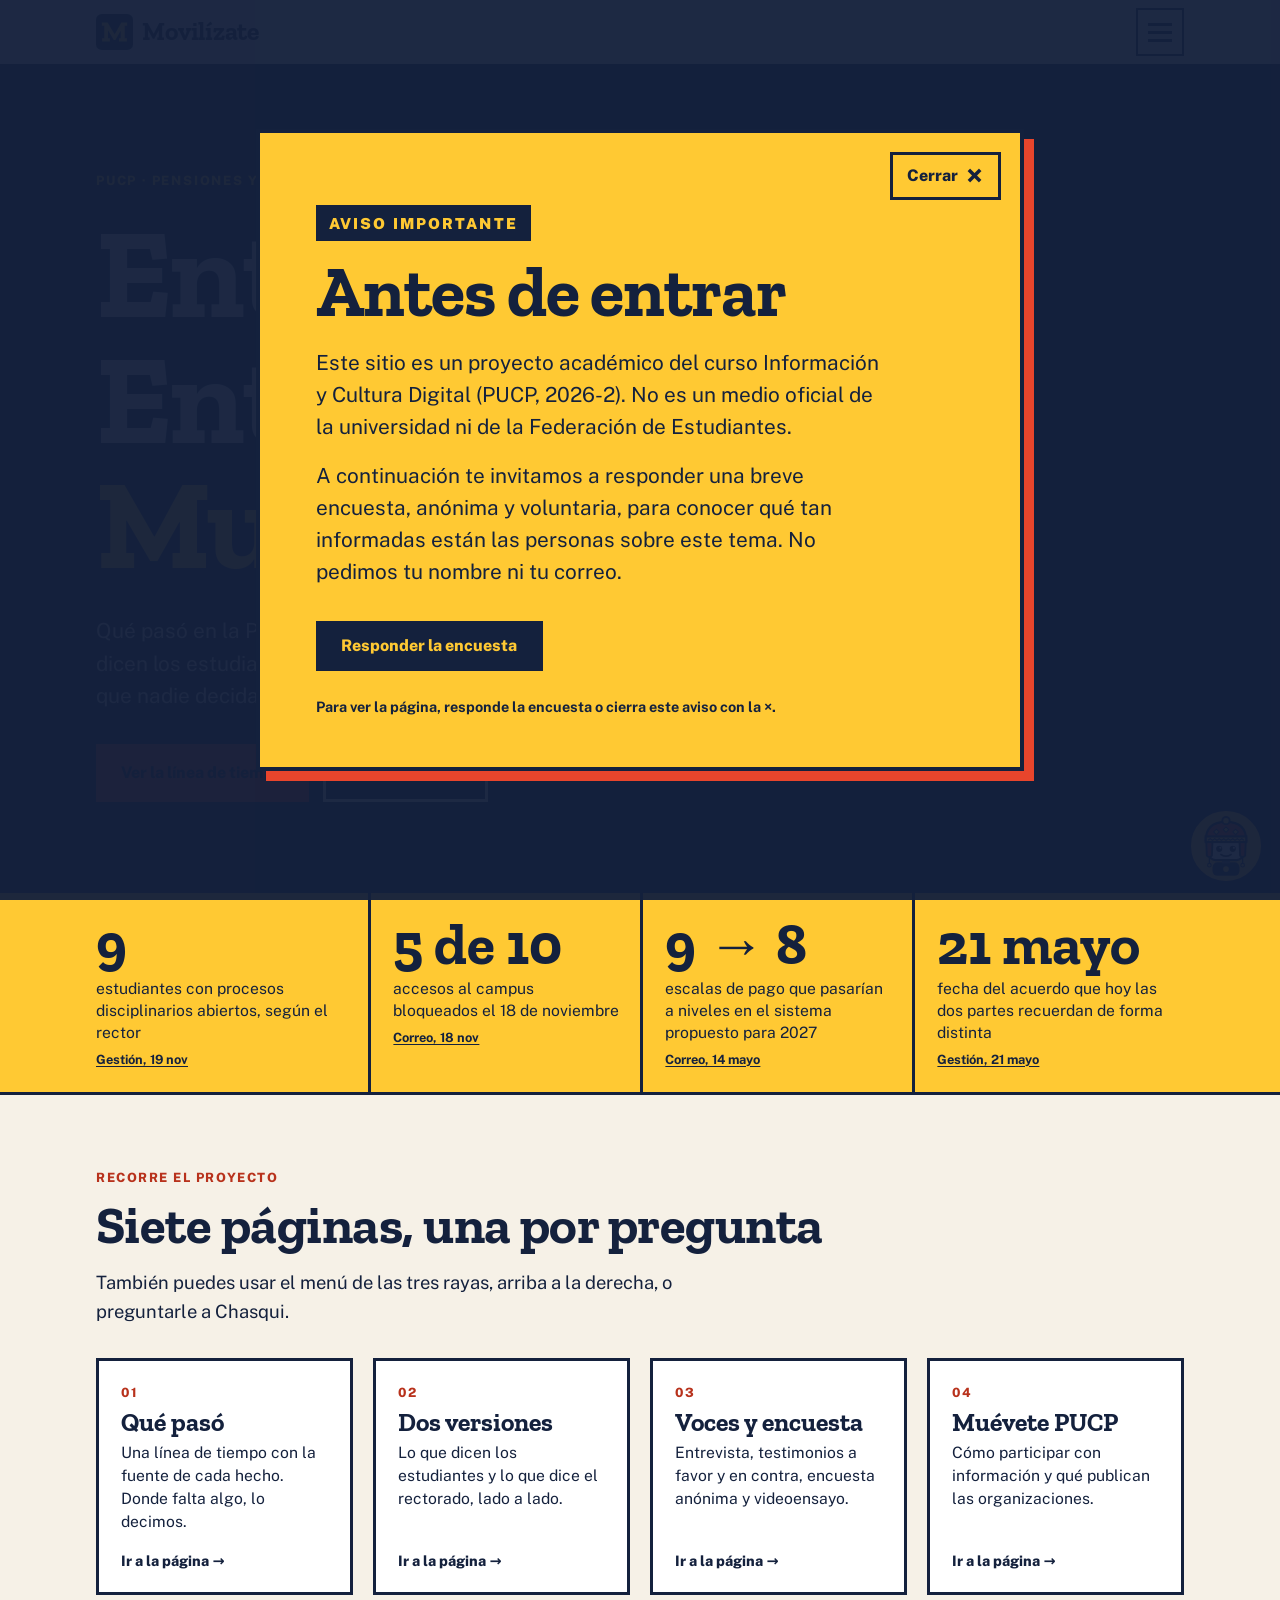
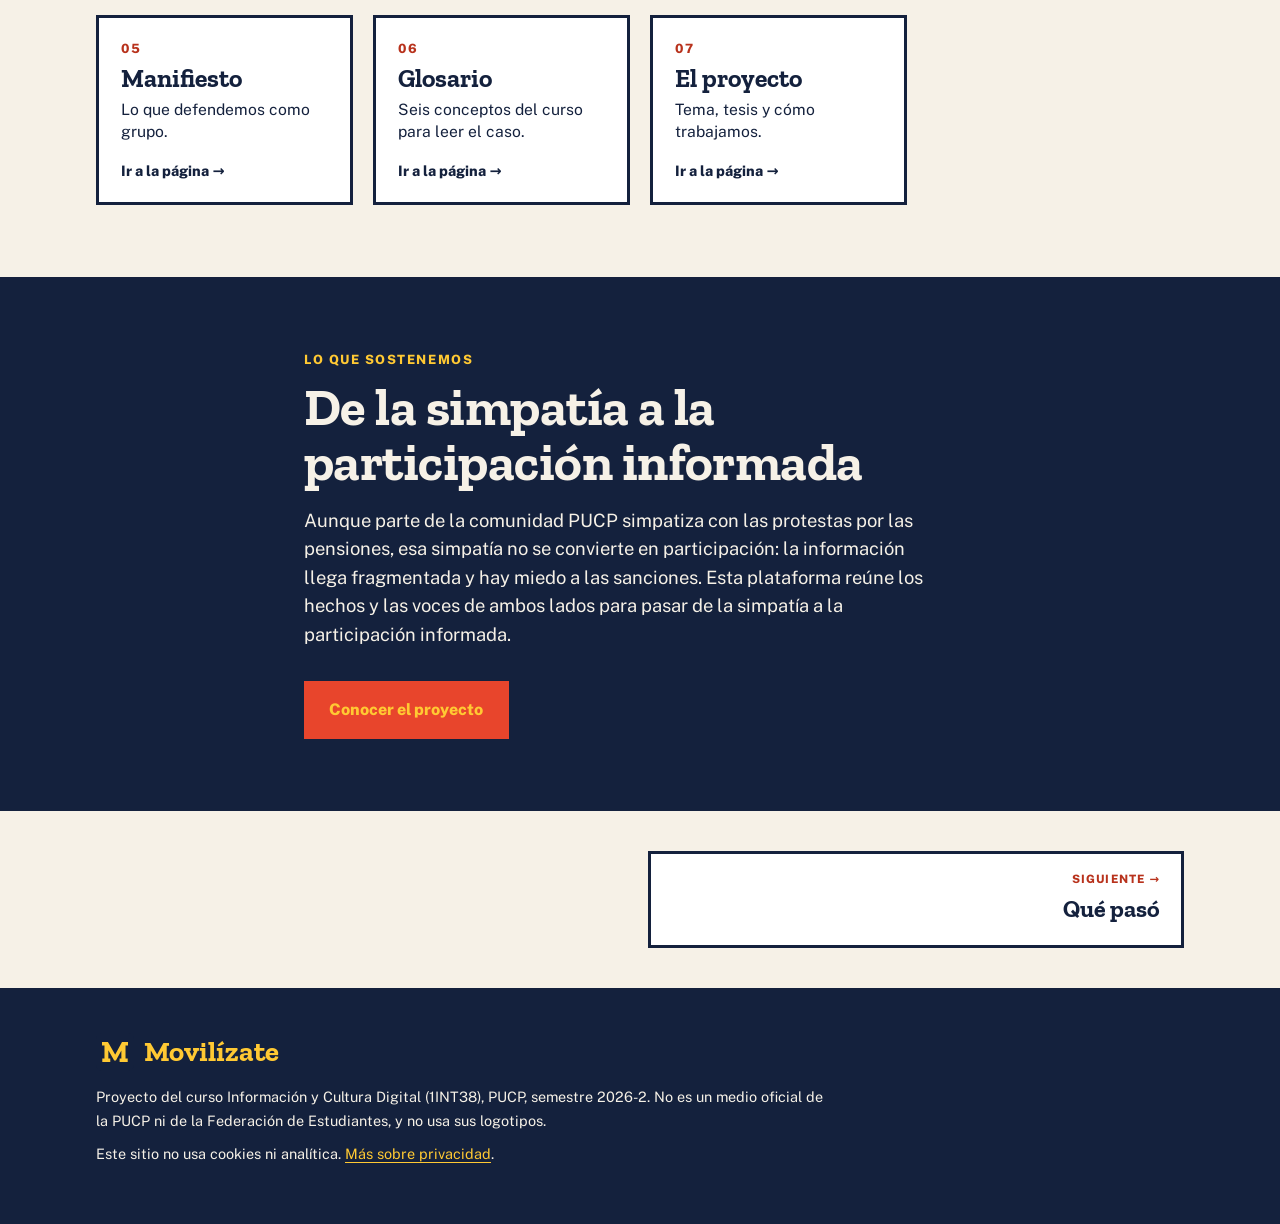
==== commit af9e2e73: "Aviso como ventana bloqueante y encuesta emergente dentro del sitio Co-Authored-By: Claude Sonnet 5." ====
--- a/index.html
+++ b/index.html
@@ -66,7 +66,9 @@
 
   </main>
 
-  <script src="data/config.js"></script>
+  <script src="js/modal.js"></script>
+  <script src="data/encuesta.js"></script>
+  <script src="js/encuesta.js"></script>
   <script src="js/layout.js"></script>
   <script src="js/app.js"></script>
   <script src="data/chasqui.js"></script>
--- a/css/style.css
+++ b/css/style.css
@@ -76,7 +76,7 @@
 .bloque-oscuro :focus-visible,
 .hero :focus-visible,
 .pagina-cab :focus-visible,
-.aviso :focus-visible,
+.modal-aviso :focus-visible,
 .panel :focus-visible,
 .pie :focus-visible {
   outline-color: var(--amarillo);
@@ -106,73 +106,287 @@
   top: 0.75rem;
 }
 
-/* ---------- Aviso importante ---------- */
-
-.aviso {
+/* ---------- Ventanas emergentes (aviso y encuesta) ---------- */
+
+body.bloqueado {
+  overflow: hidden;
+}
+.modal {
+  position: fixed;
+  inset: 0;
+  z-index: 100;
+  display: block;
+  overflow-y: auto;
+  background: rgba(20, 33, 61, 0.96);
+  -webkit-overflow-scrolling: touch;
+}
+.modal[hidden] {
+  display: none;
+}
+.modal-caja {
+  position: relative;
+  display: flex;
+  flex-direction: column;
+  justify-content: center;
+  min-height: 100%;
+  padding: 4.5rem var(--margen) 2rem;
   background: var(--amarillo);
   color: var(--tinta);
-  border-bottom: 3px solid var(--tinta);
-}
-.aviso-fila {
-  position: relative;
-  display: grid;
-  gap: 0.6rem 1.5rem;
-  padding-block: 1rem;
-  padding-right: calc(var(--margen) + 3rem);
-}
-@media (min-width: 60rem) {
-  .aviso-fila {
-    grid-template-columns: auto 1fr auto;
-    align-items: center;
-  }
-}
+}
+@media (min-width: 48rem) {
+  .modal {
+    display: grid;
+    place-items: center;
+    padding: 2rem;
+  }
+  .modal[hidden] {
+    display: none;
+  }
+  .modal-caja {
+    width: min(48rem, 100%);
+    min-height: min(34rem, 100%);
+    padding: 4.5rem 3.5rem 3rem;
+    border: 4px solid var(--tinta);
+    box-shadow: 10px 10px 0 var(--coral);
+  }
+}
+.modal-cerrar {
+  position: absolute;
+  top: 0.9rem;
+  right: var(--margen);
+  display: inline-flex;
+  align-items: center;
+  gap: 0.5rem;
+  min-height: 48px;
+  min-width: 48px;
+  padding: 0 0.9rem;
+  font: inherit;
+  font-weight: 800;
+  font-size: 1rem;
+  color: var(--tinta);
+  background: transparent;
+  border: 3px solid var(--tinta);
+  cursor: pointer;
+}
+.modal-cerrar > span[aria-hidden] {
+  font-size: 1.8rem;
+  line-height: 1;
+}
+.modal-cerrar:hover {
+  background: var(--tinta);
+  color: var(--amarillo);
+}
+@media (min-width: 48rem) {
+  .modal-cerrar {
+    top: 1.2rem;
+    right: 1.2rem;
+  }
+}
+
 .aviso-etiqueta {
-  margin: 0;
+  align-self: flex-start;
+  margin: 0 0 1rem;
+  padding: 0.35rem 0.8rem;
   font-weight: 900;
+  font-size: 0.95rem;
+  letter-spacing: 0.14em;
+  text-transform: uppercase;
+  background: var(--tinta);
+  color: var(--amarillo);
+}
+.aviso-titulo {
+  margin: 0 0 1.2rem;
+  font-family: var(--titulos);
+  font-weight: 700;
+  font-size: clamp(2.6rem, 1.4rem + 5vw, 4.4rem);
+  line-height: 1;
+  letter-spacing: -0.015em;
+}
+.aviso-parrafo {
+  margin: 0 0 1rem;
+  max-width: 36rem;
+  font-size: clamp(1.1rem, 1rem + 0.4vw, 1.3rem);
+  line-height: 1.55;
+}
+.aviso-acciones {
+  display: flex;
+  flex-wrap: wrap;
+  gap: 0.8rem;
+  margin-top: 1rem;
+}
+.aviso-pie {
+  margin: 1.5rem 0 0;
   font-size: 0.9rem;
+  font-weight: 700;
+}
+.boton-claro {
+  background: transparent;
+  color: var(--tinta);
+  border-color: var(--tinta);
+}
+.boton-claro:hover {
+  background: var(--tinta);
+  color: var(--crema);
+}
+.boton:disabled {
+  opacity: 0.45;
+  cursor: not-allowed;
+}
+.boton:disabled:hover {
+  background: var(--coral);
+  border-color: var(--coral);
+}
+
+/* Encuesta dentro de la ventana */
+.modal-encuesta .modal-caja {
+  background: var(--crema);
+}
+@media (min-width: 48rem) {
+  .modal-encuesta .modal-caja {
+    width: min(40rem, 100%);
+    padding-top: 4.5rem;
+  }
+}
+.enc {
+  display: flex;
+  flex-direction: column;
+  gap: 1rem;
+}
+.enc-cab {
+  display: contents;
+}
+.enc-etiqueta {
+  position: absolute;
+  top: 1.35rem;
+  left: var(--margen);
+  margin: 0;
+  font-weight: 900;
+  font-size: 0.85rem;
   letter-spacing: 0.12em;
   text-transform: uppercase;
   color: var(--coral-oscuro);
-  background: var(--tinta);
-  color: var(--amarillo);
-  padding: 0.3rem 0.7rem;
-  justify-self: start;
-}
-.aviso-texto p {
-  margin: 0;
-  font-size: 0.95rem;
-  line-height: 1.5;
-}
-.aviso-texto p + p {
-  margin-top: 0.3rem;
-}
-.aviso-acciones {
+}
+@media (min-width: 48rem) {
+  .enc-etiqueta {
+    top: 1.7rem;
+    left: 3.5rem;
+  }
+}
+.enc-titulo {
+  margin: 0;
+  font-family: var(--titulos);
+  font-weight: 700;
+  font-size: clamp(2rem, 1.3rem + 3vw, 3rem);
+  line-height: 1.05;
+}
+.enc-titulo:focus,
+.enc-pregunta:focus {
+  outline: none;
+}
+.enc-texto {
+  margin: 0;
+  max-width: 34rem;
+  font-size: 1.12rem;
+  line-height: 1.55;
+}
+.enc-progreso {
+  height: 10px;
+  background: var(--regla);
+  border: 2px solid var(--tinta);
+}
+.enc-progreso span {
+  display: block;
+  height: 100%;
+  background: var(--coral);
+  transition: width 0.25s ease;
+}
+.enc-paso {
+  margin: 0;
+  font-weight: 800;
+  font-size: 0.85rem;
+  letter-spacing: 0.08em;
+  text-transform: uppercase;
+  color: var(--tinta-suave);
+}
+.enc-campo {
+  margin: 0;
+  padding: 0;
+  border: 0;
+  min-width: 0;
+}
+.enc-pregunta {
+  float: left;
+  width: 100%;
+  margin: 0 0 1rem;
+  padding: 0;
+  font-family: var(--titulos);
+  font-weight: 700;
+  font-size: clamp(1.5rem, 1.2rem + 1.4vw, 2rem);
+  line-height: 1.15;
+}
+.enc-opciones {
+  clear: both;
+  display: grid;
+  gap: 0.6rem;
+}
+.enc-opcion {
+  display: flex;
+  align-items: center;
+  gap: 0.8rem;
+  min-height: 52px;
+  padding: 0.6rem 1rem;
+  background: var(--blanco);
+  border: 3px solid var(--tinta);
+  cursor: pointer;
+  font-weight: 600;
+  line-height: 1.3;
+}
+.enc-opcion:hover {
+  background: var(--amarillo);
+}
+.enc-opcion input {
+  flex: none;
+  width: 22px;
+  height: 22px;
+  margin: 0;
+  accent-color: var(--tinta);
+}
+.enc-opcion:has(input:checked) {
+  background: var(--tinta);
+  color: var(--crema);
+}
+.enc-opcion:has(input:focus-visible) {
+  outline: 3px solid var(--coral);
+  outline-offset: 3px;
+}
+.enc-texto-libre {
+  clear: both;
+  width: 100%;
+  padding: 0.7rem 0.9rem;
+  font: inherit;
+  color: var(--tinta);
+  background: var(--blanco);
+  border: 3px solid var(--tinta);
+  resize: vertical;
+}
+.enc-ayuda {
+  margin: 0.4rem 0 0;
+  font-size: 0.85rem;
+  color: var(--tinta-suave);
+}
+.enc-acciones {
   display: flex;
   flex-wrap: wrap;
-  gap: 0.6rem;
-}
-.aviso-cerrar {
-  position: absolute;
-  top: 0.5rem;
-  right: var(--margen);
-  width: 44px;
-  height: 44px;
-  display: grid;
-  place-items: center;
-  font: inherit;
-  font-size: 1.8rem;
-  line-height: 1;
-  color: var(--tinta);
-  background: transparent;
-  border: 2px solid var(--tinta);
-  cursor: pointer;
-}
-.aviso-cerrar:hover {
-  background: var(--tinta);
-  color: var(--amarillo);
-}
-.aviso[hidden] {
-  display: none;
+  gap: 0.8rem;
+  margin-top: 0.5rem;
+}
+.enc-acciones .boton-primario {
+  margin-left: auto;
+}
+@media (prefers-reduced-motion: reduce) {
+  .enc-progreso span {
+    transition: none;
+  }
 }
 
 /* ---------- Cabecera y menú de tres rayas ---------- */
@@ -1537,3 +1751,17 @@
 .bloque-oscuro .pub a {
   color: var(--coral-oscuro);
 }
+
+/* Ajustes de la ventana de encuesta */
+.modal-encuesta {
+  background: var(--tinta);
+}
+.boton.boton-claro {
+  background: transparent;
+  color: var(--tinta);
+  border-color: var(--tinta);
+}
+.boton.boton-claro:hover {
+  background: var(--tinta);
+  color: var(--crema);
+}
